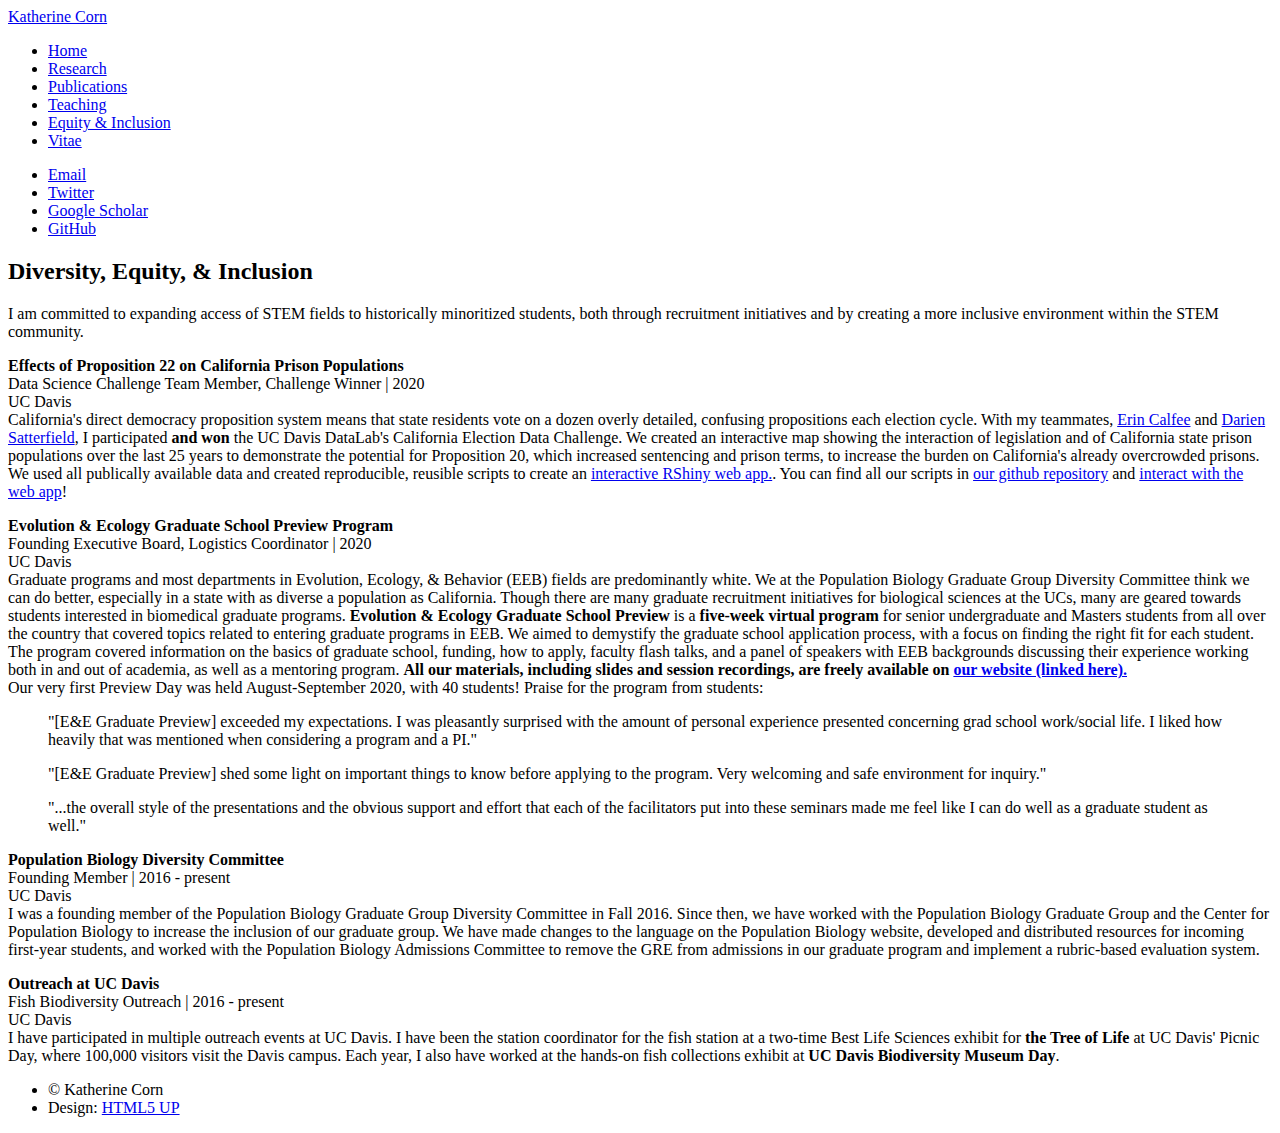
==== dei.html @ a09b09e5 "Add files via upload" ====
<!DOCTYPE HTML>
<!--
	Massively by HTML5 UP
	html5up.net | @ajlkn
	Free for personal and commercial use under the CCA 3.0 license (html5up.net/license)
-->
<html>
	<head>
		<!-- Global site tag (gtag.js) - Google Analytics -->
<script async src="https://www.googletagmanager.com/gtag/js?id=UA-142910172-1"></script>
<script>
  window.dataLayer = window.dataLayer || [];
  function gtag(){dataLayer.push(arguments);}
  gtag('js', new Date());

  gtag('config', 'UA-142910172-1');
</script>

		<title>DEI</title>
		<meta charset="utf-8" />
		<meta name="viewport" content="width=device-width, initial-scale=1, user-scalable=no" />
		<link rel="stylesheet" href="assets/css/main.css" />
		<noscript><link rel="stylesheet" href="assets/css/noscript.css" /></noscript>
	</head>
	<body class="is-preload">

		<!-- Wrapper -->
			<div id="wrapper">

				<!-- Header -->
					<header id="header">
						<a href="index.html" class="logo">Katherine Corn</a>
					</header>

				<!-- Nav -->
					<nav id="nav">
						<ul class="links">
							<li><a href="index.html">Home</a></li>
							<li><a href="research.html">Research</a></li>
							<li><a href="publications.html">Publications</a></li>
							<li><a href="teaching.html">Teaching</a></li>
							<li class="active"><a href="dei.html">Equity & Inclusion</a></li>
							<li><a href="/pdfs/KA Corn CV_website.pdf">Vitae</a></li>
						</ul>
						<ul class="icons">
							<li><a href="mailto:kacorn@ucdavis.edu" class="icon fa-envelope"><span class="label">Email</span></a></li>
							<li><a href="https://twitter.com/damalichthys" class="icon fa-twitter"><span class="label">Twitter</span></a></li>
							<li><a href="https://scholar.google.com/citations?user=JU4gY_wAAAAJ&hl=en" class="icon fa-google"><span class="label">Google Scholar</span></a></li>
							<li><a href="https://www.github.com/kacorn/" class="icon fa-github"><span class="label">GitHub</span></a></li>
						</ul>
					</nav>


				<!-- Main -->
					<div id="main">

						<!-- Post -->
							<section class="post">
								<header class="major">
									<h2>Diversity, Equity, & Inclusion</h2>
									
								</header>
								<p></span>I am committed to expanding access of STEM fields to historically minoritized students, both through recruitment initiatives and by creating a more inclusive environment within the STEM community.</p>
				
				<p><span class="image right"><img src="images/rshiny_2011.png" alt="" /></span><b>Effects of Proposition 22 on California Prison Populations</b> <br />
                                                                                         Data Science Challenge Team Member, Challenge Winner | 2020<br />
                                                                                         UC Davis <br />

						California's direct democracy proposition system means that state residents vote on a dozen overly detailed, confusing propositions each election cycle. With my teammates, <a href="https://erincalfee.rbind.io">Erin Calfee</a> and <a href="https://fishlab.ucdavis.edu/lab-members-fixed/#Darien%20Satterfield">Darien Satterfield</a>, I participated <b> and won </b> the UC Davis DataLab's California Election Data Challenge. We created an interactive map showing the interaction of legislation and of California state prison populations over the last 25 years to demonstrate the potential for Proposition 20, which increased sentencing and prison terms, to increase the burden on California's already overcrowded prisons. We used all publically available data and created reproducible, reusible scripts to create an <a href="https://kacorn.shinyapps.io/missdemeanors/">interactive RShiny web app.</a>. You can find all our scripts in <a href="https://github.com/ecalfee/MissDemeanors">our github repository</a> and <a href="https://kacorn.shinyapps.io/missdemeanors/">interact with the web app</a>!
				
				</p>
				
				<p><span class="image left"><img src="images/EE Grad Preview Logo small.png" alt="" /></span><b>Evolution & Ecology Graduate School Preview Program</b> <br />
                                                                                         Founding Executive Board, Logistics Coordinator | 2020<br />
                                                                                         UC Davis <br />

						Graduate programs and most departments in Evolution, Ecology, & Behavior (EEB) fields are predominantly white. We at the Population Biology Graduate Group Diversity Committee think we can do better, especially in a state with as diverse a population as California. Though there are many graduate recruitment initiatives for biological sciences at the UCs, many are geared towards students interested in biomedical graduate programs. <b>Evolution & Ecology Graduate School Preview</b> is a <b>five-week virtual program</b> for senior undergraduate and Masters students from all over the country that covered topics related to entering graduate programs in EEB. We aimed to demystify the graduate school application process, with a focus on finding the right fit for each student. The program covered information on the basics of graduate school, funding, how to apply, faculty flash talks, and a panel of speakers with EEB backgrounds discussing their experience working both in and out of academia, as well as a mentoring program. <b>All our materials, including slides and session recordings, are freely available on <a href="http://www.eegradpreview.weebly.com/">our website (linked here).</a> </b> <br /> 
Our very first Preview Day was held August-September 2020, with 40 students! Praise for the program from students: 
				<blockquote> "[E&E Graduate Preview] exceeded my expectations. I was pleasantly surprised with the amount of personal experience presented concerning grad school work/social life. I liked how heavily that was mentioned when considering a program and a PI." </blockquote> 
				<blockquote> "[E&E Graduate Preview] shed some light on important things to know before applying to the program. Very welcoming and safe environment for inquiry." </blockquote> 
				<blockquote>  "...the overall style of the presentations and the obvious support and effort that each of the facilitators put into these seminars made me feel like I can do well as a graduate student as well." </blockquote> 
				
				</p>
																				
<p></span><b>Population Biology Diversity Committee</b> <br />
Founding Member | 2016 - present<br />
UC Davis <br />

I was a founding member of the Population Biology Graduate Group Diversity Committee in Fall 2016. Since then, we have worked with the Population Biology Graduate Group and the Center for Population Biology to increase the inclusion of our graduate group. We have made changes to the language on the Population Biology website, developed and distributed resources for incoming first-year students, and worked with the Population Biology Admissions Committee to remove the GRE from admissions in our graduate program and implement a rubric-based evaluation system. <br />
						</p>
							
											
	<p><span class="image left"><img src="images/Picnic Day 2018.png" alt="" /></span><b>Outreach at UC Davis</b> <br />
Fish Biodiversity Outreach | 2016 - present<br />
UC Davis <br />

I have participated in multiple outreach events at UC Davis. I have been the station coordinator for the fish station at a two-time Best Life Sciences exhibit for <b> the Tree of Life</b> at UC Davis' Picnic Day, where 100,000 visitors visit the Davis campus. Each year, I also have worked at the hands-on fish collections exhibit at <b>UC Davis Biodiversity Museum Day</b>.</p>
				</section>

					</div>


				<!-- Copyright -->
					<div id="copyright">
						<ul><li>&copy; Katherine Corn</li><li>Design: <a href="https://html5up.net">HTML5 UP</a></li></ul>
					</div>

			</div>

		<!-- Scripts -->
			<script src="assets/js/jquery.min.js"></script>
			<script src="assets/js/jquery.scrollex.min.js"></script>
			<script src="assets/js/jquery.scrolly.min.js"></script>
			<script src="assets/js/browser.min.js"></script>
			<script src="assets/js/breakpoints.min.js"></script>
			<script src="assets/js/util.js"></script>
			<script src="assets/js/main.js"></script>

	</body>
</html>
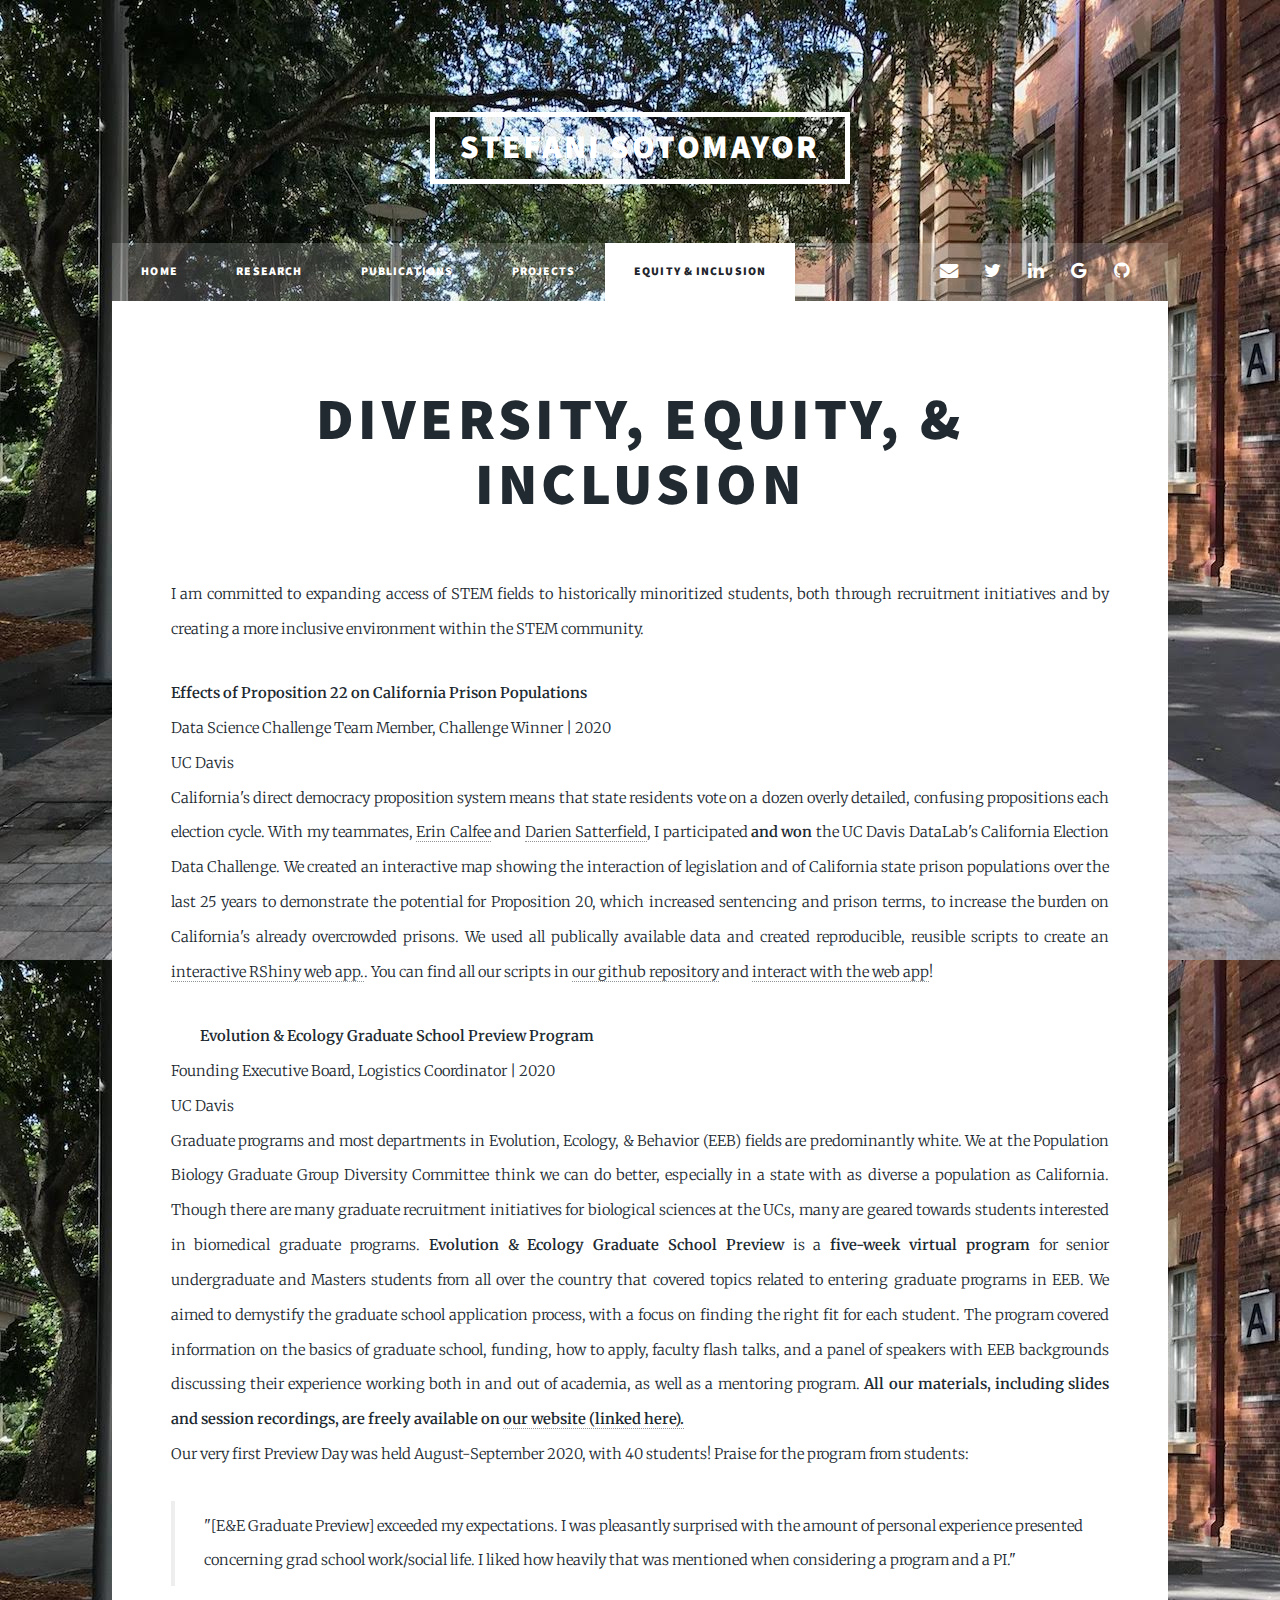
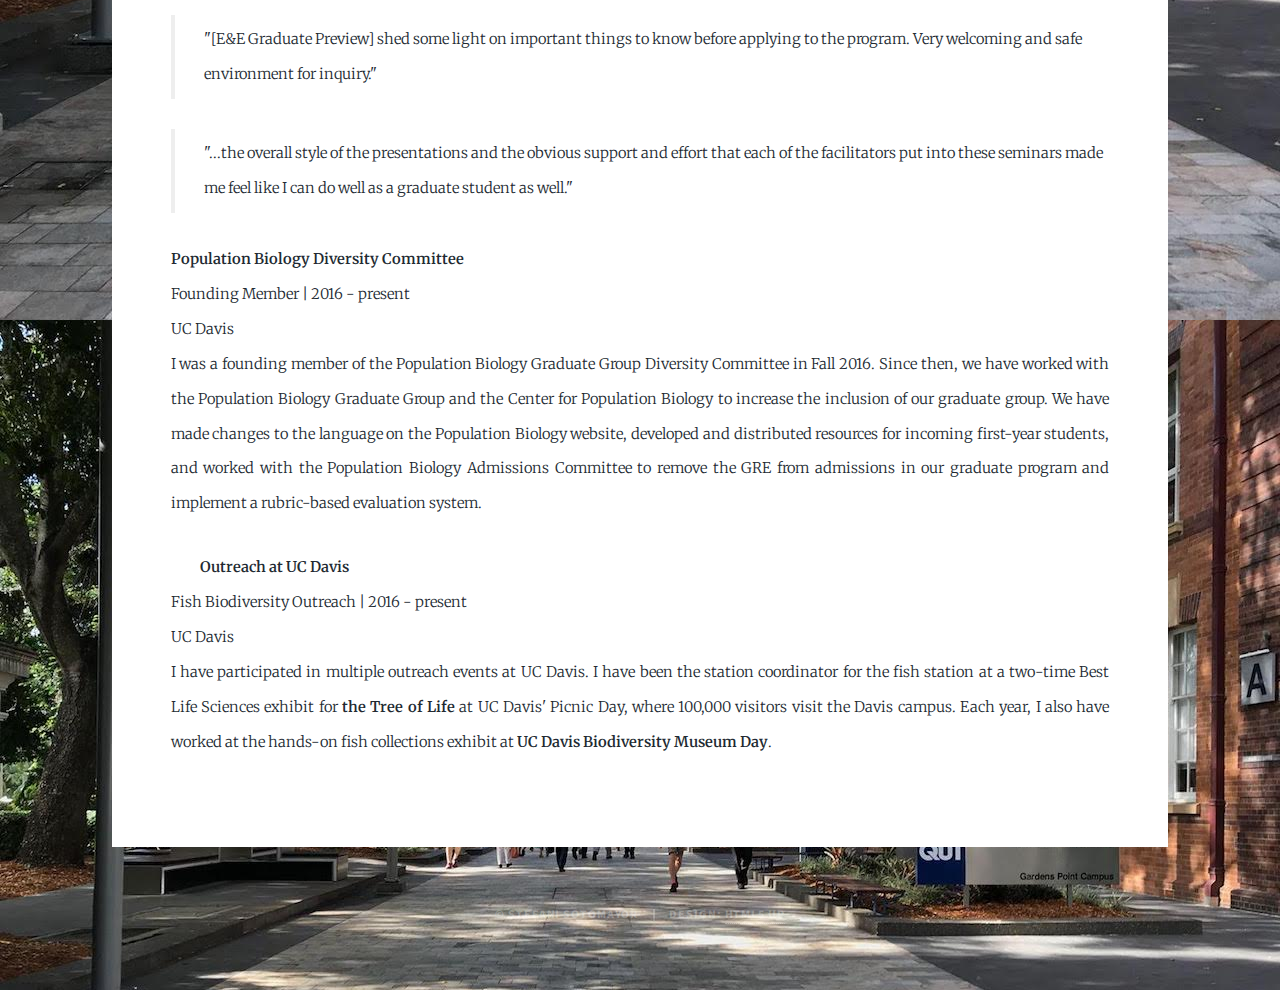
==== commit 68aed22b: "Update dei.html" ====
--- a/dei.html
+++ b/dei.html
@@ -7,13 +7,13 @@
 <html>
 	<head>
 		<!-- Global site tag (gtag.js) - Google Analytics -->
-<script async src="https://www.googletagmanager.com/gtag/js?id=UA-142910172-1"></script>
+<script async src="https://www.googletagmanager.com/gtag/js?id=G-J4KT7BF2LW"></script>
 <script>
   window.dataLayer = window.dataLayer || [];
   function gtag(){dataLayer.push(arguments);}
   gtag('js', new Date());
 
-  gtag('config', 'UA-142910172-1');
+  gtag('config', 'G-J4KT7BF2LW');
 </script>
 
 		<title>DEI</title>
@@ -29,7 +29,7 @@
 
 				<!-- Header -->
 					<header id="header">
-						<a href="index.html" class="logo">Katherine Corn</a>
+						<a href="index.html" class="logo">Stefani Sotomayor</a>
 					</header>
 
 				<!-- Nav -->
@@ -38,17 +38,19 @@
 							<li><a href="index.html">Home</a></li>
 							<li><a href="research.html">Research</a></li>
 							<li><a href="publications.html">Publications</a></li>
-							<li><a href="teaching.html">Teaching</a></li>
+							<li><a href="teaching.html">Projects</a></li>
 							<li class="active"><a href="dei.html">Equity & Inclusion</a></li>
-							<li><a href="/pdfs/KA Corn CV_website.pdf">Vitae</a></li>
+							<!-- <li><a href="/pdfs/Stef CV_website.pdf">Vitae</a></li> -->
 						</ul>
 						<ul class="icons">
-							<li><a href="mailto:kacorn@ucdavis.edu" class="icon fa-envelope"><span class="label">Email</span></a></li>
-							<li><a href="https://twitter.com/damalichthys" class="icon fa-twitter"><span class="label">Twitter</span></a></li>
-							<li><a href="https://scholar.google.com/citations?user=JU4gY_wAAAAJ&hl=en" class="icon fa-google"><span class="label">Google Scholar</span></a></li>
-							<li><a href="https://www.github.com/kacorn/" class="icon fa-github"><span class="label">GitHub</span></a></li>
+							<li><a href="mailto:lsotomayorv@uni.pe" target="_blank" class="icon fa-envelope"><span class="label">Email</span></a></li>
+							<li><a href="https://twitter.com/stefvzi" target="_blank" class="icon fa-twitter"><span class="label">Twitter</span></a></li>
+							<li><a href="https://www.linkedin.com/in/stefani-sotomayor/" target="_blank" class="icon fa-linkedin"><span class="label">LinkedIn</span></a></li>
+							<li><a href="https://scholar.google.com/citations?user=wIlRfFMAAAAJ&hl=en" target="_blank" class="icon fa-google"><span class="label">Google Scholar</span></a></li>
+							<li><a href="https://www.github.com/stefanisv/" target="_blank" class="icon fa-github"><span class="label">GitHub</span></a></li>
 						</ul>
 					</nav>
+
 
 
 				<!-- Main -->
@@ -102,7 +104,7 @@
 
 				<!-- Copyright -->
 					<div id="copyright">
-						<ul><li>&copy; Katherine Corn</li><li>Design: <a href="https://html5up.net">HTML5 UP</a></li></ul>
+						<ul><li>&copy; Stefani Sotomayor</li><li>Design: <a href="https://html5up.net" target="_blank">HTML5 UP</a></li></ul>
 					</div>
 
 			</div>
--- a/assets/css/main.css
+++ b/assets/css/main.css
@@ -0,0 +1,4656 @@
+@import url(font-awesome.min.css);
+@import url("https://fonts.googleapis.com/css?family=Merriweather:300,700,300italic,700italic|Source+Sans+Pro:900");
+
+/*
+	Massively by HTML5 UP
+	html5up.net | @ajlkn
+	Free for personal and commercial use under the CCA 3.0 license (html5up.net/license)
+
+html, body, div, span, applet, object,
+iframe, h1, h2, h3, h4, h5, h6, p, blockquote,
+pre, a, abbr, acronym, address, big, cite,
+code, del, dfn, em, img, ins, kbd, q, s, samp,
+small, strike, strong, sub, sup, tt, var, b,
+u, i, center, dl, dt, dd, ol, ul, li, fieldset,
+form, label, legend, table, caption, tbody,
+tfoot, thead, tr, th, td, article, aside,
+canvas, details, embed, figure, figcaption,
+footer, header, hgroup, menu, nav, output, ruby,
+section, summary, time, mark, audio, video {
+	margin: 0;
+	padding: 0;
+	border: 0;
+	font-size: 100%;
+	font: inherit;
+	vertical-align: baseline;}
+
+article, aside, details, figcaption, figure,
+footer, header, hgroup, menu, nav, section {
+	display: block;}
+
+body {
+	line-height: 1;
+}
+
+ol, ul {
+	list-style: none;
+}
+
+blockquote, q {
+	quotes: none;
+}
+
+	blockquote:before, blockquote:after, q:before, q:after {
+		content: '';
+		content: none;
+	}
+
+table {
+	border-collapse: collapse;
+	border-spacing: 0;
+}
+
+body {
+	-webkit-text-size-adjust: none;
+}
+
+mark {
+	background-color: transparent;
+	color: inherit;
+}
+
+input::-moz-focus-inner {
+	border: 0;
+	padding: 0;
+}
+
+input, select, textarea {
+	-moz-appearance: none;
+	-webkit-appearance: none;
+	-ms-appearance: none;
+	appearance: none;
+}
+
+/* Basic */
+
+	@-ms-viewport {
+		width: device-width;
+	}
+
+	body {
+		-ms-overflow-style: scrollbar;
+	}
+
+	@media screen and (max-width: 480px) {
+
+		html, body {
+			min-width: 320px;
+		}
+
+	}
+
+	html {
+		box-sizing: border-box;
+	}
+
+	*, *:before, *:after {
+		box-sizing: inherit;
+	}
+
+	body {
+		background-color: #ffff99;
+	background-image: url("../../images/QUT2.jpg");
+	}
+
+		body.is-preload *, body.is-preload *:before, body.is-preload *:after {
+			-moz-animation: none !important;
+			-webkit-animation: none !important;
+			-ms-animation: none !important;
+			animation: none !important;
+			-moz-transition: none !important;
+			-webkit-transition: none !important;
+			-ms-transition: none !important;
+			transition: none !important;
+		}
+
+/* Type */
+
+	html {
+		font-size: 16pt;
+	}
+
+		@media screen and (max-width: 1680px) {
+
+			html {
+				font-size: 12pt;
+			}
+
+		}
+
+		@media screen and (max-width: 1280px) {
+
+			html {
+				font-size: 11pt;
+			}
+
+		}
+
+		@media screen and (max-width: 360px) {
+
+			html {
+				font-size: 10pt;
+			}
+
+		}
+
+	body {
+		color: #212931;
+	}
+
+	body, input, select, textarea {
+		font-family: "Merriweather", Georgia, serif;
+		font-weight: 300;
+		font-size: 1rem;
+		line-height: 2.375;
+	}
+
+	a {
+		-moz-transition: color 0.2s ease-in-out, background-color 0.2s ease-in-out, border-color 0.2s ease-in-out, box-shadow 0.2s ease-in-out;
+		-webkit-transition: color 0.2s ease-in-out, background-color 0.2s ease-in-out, border-color 0.2s ease-in-out, box-shadow 0.2s ease-in-out;
+		-ms-transition: color 0.2s ease-in-out, background-color 0.2s ease-in-out, border-color 0.2s ease-in-out, box-shadow 0.2s ease-in-out;
+		transition: color 0.2s ease-in-out, background-color 0.2s ease-in-out, border-color 0.2s ease-in-out, box-shadow 0.2s ease-in-out;
+		border-bottom: dotted 1px;
+		text-decoration: none;
+	}
+
+		a:hover {
+			border-bottom-color: transparent;
+		}
+
+	strong, b {
+		font-weight: 600;
+	}
+
+	em, i {
+		font-style: italic;
+	}
+
+	p {
+		text-align: justify;
+		margin: 0 0 2rem 0;
+	}
+
+	h1, h2, h3, h4, h5, h6 {
+		font-family: "Source Sans Pro", Helvetica, sans-serif;
+		font-weight: 900;
+		line-height: 1.5;
+		letter-spacing: 0.075em;
+		text-transform: uppercase;
+		margin: 0 0 1rem 0;
+	}
+
+		h1 a, h2 a, h3 a, h4 a, h5 a, h6 a {
+			border-bottom: 0;
+			color: inherit;
+			text-decoration: none;
+		}
+
+	h1 {
+		font-size: 4rem;
+		line-height: 1.1;
+		margin: 0 0 2rem 0;
+	}
+
+	h2 {
+		font-size: 1.75rem;
+		line-height: 1.3;
+		margin: 0 0 1.5rem 0;
+	}
+
+	h3 {
+		font-size: 1.25rem;
+		margin: 0 0 1.5rem 0;
+	}
+
+	h4 {
+		font-size: 1rem;
+	}
+
+	h5 {
+		font-size: 0.9rem;
+	}
+
+	h6 {
+		font-size: 0.8rem;
+	}
+
+	sub {
+		font-size: 0.8rem;
+		position: relative;
+		top: 0.5rem;
+	}
+
+	sup {
+		font-size: 0.8rem;
+		position: relative;
+		top: -0.5rem;
+	}
+
+	blockquote {
+		border-left: solid 4px;
+		font-style: normal;
+		margin: 0 0 2rem 0;
+		padding: 0.5rem 0 0.5rem 2rem;
+	}
+
+	code {
+		border: solid 2px;
+		font-family: "Courier New", monospace;
+		font-size: 0.9rem;
+		margin: 0 0.25rem;
+		padding: 0.25rem 0.65rem;
+	}
+
+	pre {
+		-webkit-overflow-scrolling: touch;
+		font-family: "Courier New", monospace;
+		font-size: 0.9rem;
+		margin: 0 0 2rem 0;
+	}
+
+		pre code {
+			display: block;
+			line-height: 1.75;
+			padding: 1rem 1.5rem;
+			overflow-x: auto;
+		}
+
+	hr {
+		border: 0;
+		border-bottom: solid 2px;
+		margin: 3rem 0;
+	}
+
+		hr.major {
+			margin: 5rem 0;
+		}
+
+	.align-left {
+		text-align: left;
+	}
+
+	.align-center {
+		text-align: center;
+	}
+
+	.align-right {
+		text-align: right;
+	}
+
+	input, select, textarea {
+		color: #212931;
+	}
+
+	a {
+		color: #212931;
+		border-bottom-color: rgba(33, 41, 49, 0.5);
+	}
+
+		a:hover {
+			border-bottom-color: transparent;
+			color: #18bfef !important;
+		}
+
+	strong, b {
+		color: #212931;
+	}
+
+	h1, h2, h3, h4, h5, h6 {
+		color: #212931;
+	}
+
+	blockquote {
+		border-left-color: #eeeeee;
+	}
+
+	code {
+		background: rgba(220, 220, 220, 0.25);
+		border-color: #eeeeee;
+	}
+
+	hr {
+		border-bottom-color: #eeeeee;
+	}
+
+/* Row */
+
+	.row {
+		display: flex;
+		flex-wrap: wrap;
+		box-sizing: border-box;
+		align-items: stretch;
+	}
+
+		.row > * {
+			box-sizing: border-box;
+		}
+
+		.row.gtr-uniform > * > :last-child {
+			margin-bottom: 0;
+		}
+
+		.row.aln-left {
+			justify-content: flex-start;
+		}
+
+		.row.aln-center {
+			justify-content: center;
+		}
+
+		.row.aln-right {
+			justify-content: flex-end;
+		}
+
+		.row.aln-top {
+			align-items: flex-start;
+		}
+
+		.row.aln-middle {
+			align-items: center;
+		}
+
+		.row.aln-bottom {
+			align-items: flex-end;
+		}
+
+		.row > .imp {
+			order: -1;
+		}
+
+		.row > .col-1 {
+			width: 8.3333333333%;
+		}
+
+		.row > .off-1 {
+			margin-left: 8.3333333333%;
+		}
+
+		.row > .col-2 {
+			width: 16.6666666667%;
+		}
+
+		.row > .off-2 {
+			margin-left: 16.6666666667%;
+		}
+
+		.row > .col-3 {
+			width: 25%;
+		}
+
+		.row > .off-3 {
+			margin-left: 25%;
+		}
+
+		.row > .col-4 {
+			width: 33.3333333333%;
+		}
+
+		.row > .off-4 {
+			margin-left: 33.3333333333%;
+		}
+
+		.row > .col-5 {
+			width: 41.6666666667%;
+		}
+
+		.row > .off-5 {
+			margin-left: 41.6666666667%;
+		}
+
+		.row > .col-6 {
+			width: 50%;
+		}
+
+		.row > .off-6 {
+			margin-left: 50%;
+		}
+
+		.row > .col-7 {
+			width: 58.3333333333%;
+		}
+
+		.row > .off-7 {
+			margin-left: 58.3333333333%;
+		}
+
+		.row > .col-8 {
+			width: 66.6666666667%;
+		}
+
+		.row > .off-8 {
+			margin-left: 66.6666666667%;
+		}
+
+		.row > .col-9 {
+			width: 75%;
+		}
+
+		.row > .off-9 {
+			margin-left: 75%;
+		}
+
+		.row > .col-10 {
+			width: 83.3333333333%;
+		}
+
+		.row > .off-10 {
+			margin-left: 83.3333333333%;
+		}
+
+		.row > .col-11 {
+			width: 91.6666666667%;
+		}
+
+		.row > .off-11 {
+			margin-left: 91.6666666667%;
+		}
+
+		.row > .col-12 {
+			width: 100%;
+		}
+
+		.row > .off-12 {
+			margin-left: 100%;
+		}
+
+		.row.gtr-0 {
+			margin-top: 0;
+			margin-left: 0rem;
+		}
+
+			.row.gtr-0 > * {
+				padding: 0 0 0 0rem;
+			}
+
+			.row.gtr-0.gtr-uniform {
+				margin-top: 0rem;
+			}
+
+				.row.gtr-0.gtr-uniform > * {
+					padding-top: 0rem;
+				}
+
+		.row.gtr-25 {
+			margin-top: 0;
+			margin-left: -0.375rem;
+		}
+
+			.row.gtr-25 > * {
+				padding: 0 0 0 0.375rem;
+			}
+
+			.row.gtr-25.gtr-uniform {
+				margin-top: -0.375rem;
+			}
+
+				.row.gtr-25.gtr-uniform > * {
+					padding-top: 0.375rem;
+				}
+
+		.row.gtr-50 {
+			margin-top: 0;
+			margin-left: -0.75rem;
+		}
+
+			.row.gtr-50 > * {
+				padding: 0 0 0 0.75rem;
+			}
+
+			.row.gtr-50.gtr-uniform {
+				margin-top: -0.75rem;
+			}
+
+				.row.gtr-50.gtr-uniform > * {
+					padding-top: 0.75rem;
+				}
+
+		.row {
+			margin-top: 0;
+			margin-left: -1.5rem;
+		}
+
+			.row > * {
+				padding: 0 0 0 1.5rem;
+			}
+
+			.row.gtr-uniform {
+				margin-top: -1.5rem;
+			}
+
+				.row.gtr-uniform > * {
+					padding-top: 1.5rem;
+				}
+
+		.row.gtr-150 {
+			margin-top: 0;
+			margin-left: -2.25rem;
+		}
+
+			.row.gtr-150 > * {
+				padding: 0 0 0 2.25rem;
+			}
+
+			.row.gtr-150.gtr-uniform {
+				margin-top: -2.25rem;
+			}
+
+				.row.gtr-150.gtr-uniform > * {
+					padding-top: 2.25rem;
+				}
+
+		.row.gtr-200 {
+			margin-top: 0;
+			margin-left: -3rem;
+		}
+
+			.row.gtr-200 > * {
+				padding: 0 0 0 3rem;
+			}
+
+			.row.gtr-200.gtr-uniform {
+				margin-top: -3rem;
+			}
+
+				.row.gtr-200.gtr-uniform > * {
+					padding-top: 3rem;
+				}
+
+		@media screen and (max-width: 1680px) {
+
+			.row {
+				display: flex;
+				flex-wrap: wrap;
+				box-sizing: border-box;
+				align-items: stretch;
+			}
+
+				.row > * {
+					box-sizing: border-box;
+				}
+
+				.row.gtr-uniform > * > :last-child {
+					margin-bottom: 0;
+				}
+
+				.row.aln-left {
+					justify-content: flex-start;
+				}
+
+				.row.aln-center {
+					justify-content: center;
+				}
+
+				.row.aln-right {
+					justify-content: flex-end;
+				}
+
+				.row.aln-top {
+					align-items: flex-start;
+				}
+
+				.row.aln-middle {
+					align-items: center;
+				}
+
+				.row.aln-bottom {
+					align-items: flex-end;
+				}
+
+				.row > .imp-xlarge {
+					order: -1;
+				}
+
+				.row > .col-1-xlarge {
+					width: 8.3333333333%;
+				}
+
+				.row > .off-1-xlarge {
+					margin-left: 8.3333333333%;
+				}
+
+				.row > .col-2-xlarge {
+					width: 16.6666666667%;
+				}
+
+				.row > .off-2-xlarge {
+					margin-left: 16.6666666667%;
+				}
+
+				.row > .col-3-xlarge {
+					width: 25%;
+				}
+
+				.row > .off-3-xlarge {
+					margin-left: 25%;
+				}
+
+				.row > .col-4-xlarge {
+					width: 33.3333333333%;
+				}
+
+				.row > .off-4-xlarge {
+					margin-left: 33.3333333333%;
+				}
+
+				.row > .col-5-xlarge {
+					width: 41.6666666667%;
+				}
+
+				.row > .off-5-xlarge {
+					margin-left: 41.6666666667%;
+				}
+
+				.row > .col-6-xlarge {
+					width: 50%;
+				}
+
+				.row > .off-6-xlarge {
+					margin-left: 50%;
+				}
+
+				.row > .col-7-xlarge {
+					width: 58.3333333333%;
+				}
+
+				.row > .off-7-xlarge {
+					margin-left: 58.3333333333%;
+				}
+
+				.row > .col-8-xlarge {
+					width: 66.6666666667%;
+				}
+
+				.row > .off-8-xlarge {
+					margin-left: 66.6666666667%;
+				}
+
+				.row > .col-9-xlarge {
+					width: 75%;
+				}
+
+				.row > .off-9-xlarge {
+					margin-left: 75%;
+				}
+
+				.row > .col-10-xlarge {
+					width: 83.3333333333%;
+				}
+
+				.row > .off-10-xlarge {
+					margin-left: 83.3333333333%;
+				}
+
+				.row > .col-11-xlarge {
+					width: 91.6666666667%;
+				}
+
+				.row > .off-11-xlarge {
+					margin-left: 91.6666666667%;
+				}
+
+				.row > .col-12-xlarge {
+					width: 100%;
+				}
+
+				.row > .off-12-xlarge {
+					margin-left: 100%;
+				}
+
+				.row.gtr-0 {
+					margin-top: 0;
+					margin-left: 0rem;
+				}
+
+					.row.gtr-0 > * {
+						padding: 0 0 0 0rem;
+					}
+
+					.row.gtr-0.gtr-uniform {
+						margin-top: 0rem;
+					}
+
+						.row.gtr-0.gtr-uniform > * {
+							padding-top: 0rem;
+						}
+
+				.row.gtr-25 {
+					margin-top: 0;
+					margin-left: -0.375rem;
+				}
+
+					.row.gtr-25 > * {
+						padding: 0 0 0 0.375rem;
+					}
+
+					.row.gtr-25.gtr-uniform {
+						margin-top: -0.375rem;
+					}
+
+						.row.gtr-25.gtr-uniform > * {
+							padding-top: 0.375rem;
+						}
+
+				.row.gtr-50 {
+					margin-top: 0;
+					margin-left: -0.75rem;
+				}
+
+					.row.gtr-50 > * {
+						padding: 0 0 0 0.75rem;
+					}
+
+					.row.gtr-50.gtr-uniform {
+						margin-top: -0.75rem;
+					}
+
+						.row.gtr-50.gtr-uniform > * {
+							padding-top: 0.75rem;
+						}
+
+				.row {
+					margin-top: 0;
+					margin-left: -1.5rem;
+				}
+
+					.row > * {
+						padding: 0 0 0 1.5rem;
+					}
+
+					.row.gtr-uniform {
+						margin-top: -1.5rem;
+					}
+
+						.row.gtr-uniform > * {
+							padding-top: 1.5rem;
+						}
+
+				.row.gtr-150 {
+					margin-top: 0;
+					margin-left: -2.25rem;
+				}
+
+					.row.gtr-150 > * {
+						padding: 0 0 0 2.25rem;
+					}
+
+					.row.gtr-150.gtr-uniform {
+						margin-top: -2.25rem;
+					}
+
+						.row.gtr-150.gtr-uniform > * {
+							padding-top: 2.25rem;
+						}
+
+				.row.gtr-200 {
+					margin-top: 0;
+					margin-left: -3rem;
+				}
+
+					.row.gtr-200 > * {
+						padding: 0 0 0 3rem;
+					}
+
+					.row.gtr-200.gtr-uniform {
+						margin-top: -3rem;
+					}
+
+						.row.gtr-200.gtr-uniform > * {
+							padding-top: 3rem;
+						}
+
+		}
+
+		@media screen and (max-width: 1280px) {
+
+			.row {
+				display: flex;
+				flex-wrap: wrap;
+				box-sizing: border-box;
+				align-items: stretch;
+			}
+
+				.row > * {
+					box-sizing: border-box;
+				}
+
+				.row.gtr-uniform > * > :last-child {
+					margin-bottom: 0;
+				}
+
+				.row.aln-left {
+					justify-content: flex-start;
+				}
+
+				.row.aln-center {
+					justify-content: center;
+				}
+
+				.row.aln-right {
+					justify-content: flex-end;
+				}
+
+				.row.aln-top {
+					align-items: flex-start;
+				}
+
+				.row.aln-middle {
+					align-items: center;
+				}
+
+				.row.aln-bottom {
+					align-items: flex-end;
+				}
+
+				.row > .imp-large {
+					order: -1;
+				}
+
+				.row > .col-1-large {
+					width: 8.3333333333%;
+				}
+
+				.row > .off-1-large {
+					margin-left: 8.3333333333%;
+				}
+
+				.row > .col-2-large {
+					width: 16.6666666667%;
+				}
+
+				.row > .off-2-large {
+					margin-left: 16.6666666667%;
+				}
+
+				.row > .col-3-large {
+					width: 25%;
+				}
+
+				.row > .off-3-large {
+					margin-left: 25%;
+				}
+
+				.row > .col-4-large {
+					width: 33.3333333333%;
+				}
+
+				.row > .off-4-large {
+					margin-left: 33.3333333333%;
+				}
+
+				.row > .col-5-large {
+					width: 41.6666666667%;
+				}
+
+				.row > .off-5-large {
+					margin-left: 41.6666666667%;
+				}
+
+				.row > .col-6-large {
+					width: 50%;
+				}
+
+				.row > .off-6-large {
+					margin-left: 50%;
+				}
+
+				.row > .col-7-large {
+					width: 58.3333333333%;
+				}
+
+				.row > .off-7-large {
+					margin-left: 58.3333333333%;
+				}
+
+				.row > .col-8-large {
+					width: 66.6666666667%;
+				}
+
+				.row > .off-8-large {
+					margin-left: 66.6666666667%;
+				}
+
+				.row > .col-9-large {
+					width: 75%;
+				}
+
+				.row > .off-9-large {
+					margin-left: 75%;
+				}
+
+				.row > .col-10-large {
+					width: 83.3333333333%;
+				}
+
+				.row > .off-10-large {
+					margin-left: 83.3333333333%;
+				}
+
+				.row > .col-11-large {
+					width: 91.6666666667%;
+				}
+
+				.row > .off-11-large {
+					margin-left: 91.6666666667%;
+				}
+
+				.row > .col-12-large {
+					width: 100%;
+				}
+
+				.row > .off-12-large {
+					margin-left: 100%;
+				}
+
+				.row.gtr-0 {
+					margin-top: 0;
+					margin-left: 0rem;
+				}
+
+					.row.gtr-0 > * {
+						padding: 0 0 0 0rem;
+					}
+
+					.row.gtr-0.gtr-uniform {
+						margin-top: 0rem;
+					}
+
+						.row.gtr-0.gtr-uniform > * {
+							padding-top: 0rem;
+						}
+
+				.row.gtr-25 {
+					margin-top: 0;
+					margin-left: -0.375rem;
+				}
+
+					.row.gtr-25 > * {
+						padding: 0 0 0 0.375rem;
+					}
+
+					.row.gtr-25.gtr-uniform {
+						margin-top: -0.375rem;
+					}
+
+						.row.gtr-25.gtr-uniform > * {
+							padding-top: 0.375rem;
+						}
+
+				.row.gtr-50 {
+					margin-top: 0;
+					margin-left: -0.75rem;
+				}
+
+					.row.gtr-50 > * {
+						padding: 0 0 0 0.75rem;
+					}
+
+					.row.gtr-50.gtr-uniform {
+						margin-top: -0.75rem;
+					}
+
+						.row.gtr-50.gtr-uniform > * {
+							padding-top: 0.75rem;
+						}
+
+				.row {
+					margin-top: 0;
+					margin-left: -1.5rem;
+				}
+
+					.row > * {
+						padding: 0 0 0 1.5rem;
+					}
+
+					.row.gtr-uniform {
+						margin-top: -1.5rem;
+					}
+
+						.row.gtr-uniform > * {
+							padding-top: 1.5rem;
+						}
+
+				.row.gtr-150 {
+					margin-top: 0;
+					margin-left: -2.25rem;
+				}
+
+					.row.gtr-150 > * {
+						padding: 0 0 0 2.25rem;
+					}
+
+					.row.gtr-150.gtr-uniform {
+						margin-top: -2.25rem;
+					}
+
+						.row.gtr-150.gtr-uniform > * {
+							padding-top: 2.25rem;
+						}
+
+				.row.gtr-200 {
+					margin-top: 0;
+					margin-left: -3rem;
+				}
+
+					.row.gtr-200 > * {
+						padding: 0 0 0 3rem;
+					}
+
+					.row.gtr-200.gtr-uniform {
+						margin-top: -3rem;
+					}
+
+						.row.gtr-200.gtr-uniform > * {
+							padding-top: 3rem;
+						}
+
+		}
+
+		@media screen and (max-width: 980px) {
+
+			.row {
+				display: flex;
+				flex-wrap: wrap;
+				box-sizing: border-box;
+				align-items: stretch;
+			}
+
+				.row > * {
+					box-sizing: border-box;
+				}
+
+				.row.gtr-uniform > * > :last-child {
+					margin-bottom: 0;
+				}
+
+				.row.aln-left {
+					justify-content: flex-start;
+				}
+
+				.row.aln-center {
+					justify-content: center;
+				}
+
+				.row.aln-right {
+					justify-content: flex-end;
+				}
+
+				.row.aln-top {
+					align-items: flex-start;
+				}
+
+				.row.aln-middle {
+					align-items: center;
+				}
+
+				.row.aln-bottom {
+					align-items: flex-end;
+				}
+
+				.row > .imp-medium {
+					order: -1;
+				}
+
+				.row > .col-1-medium {
+					width: 8.3333333333%;
+				}
+
+				.row > .off-1-medium {
+					margin-left: 8.3333333333%;
+				}
+
+				.row > .col-2-medium {
+					width: 16.6666666667%;
+				}
+
+				.row > .off-2-medium {
+					margin-left: 16.6666666667%;
+				}
+
+				.row > .col-3-medium {
+					width: 25%;
+				}
+
+				.row > .off-3-medium {
+					margin-left: 25%;
+				}
+
+				.row > .col-4-medium {
+					width: 33.3333333333%;
+				}
+
+				.row > .off-4-medium {
+					margin-left: 33.3333333333%;
+				}
+
+				.row > .col-5-medium {
+					width: 41.6666666667%;
+				}
+
+				.row > .off-5-medium {
+					margin-left: 41.6666666667%;
+				}
+
+				.row > .col-6-medium {
+					width: 50%;
+				}
+
+				.row > .off-6-medium {
+					margin-left: 50%;
+				}
+
+				.row > .col-7-medium {
+					width: 58.3333333333%;
+				}
+
+				.row > .off-7-medium {
+					margin-left: 58.3333333333%;
+				}
+
+				.row > .col-8-medium {
+					width: 66.6666666667%;
+				}
+
+				.row > .off-8-medium {
+					margin-left: 66.6666666667%;
+				}
+
+				.row > .col-9-medium {
+					width: 75%;
+				}
+
+				.row > .off-9-medium {
+					margin-left: 75%;
+				}
+
+				.row > .col-10-medium {
+					width: 83.3333333333%;
+				}
+
+				.row > .off-10-medium {
+					margin-left: 83.3333333333%;
+				}
+
+				.row > .col-11-medium {
+					width: 91.6666666667%;
+				}
+
+				.row > .off-11-medium {
+					margin-left: 91.6666666667%;
+				}
+
+				.row > .col-12-medium {
+					width: 100%;
+				}
+
+				.row > .off-12-medium {
+					margin-left: 100%;
+				}
+
+				.row.gtr-0 {
+					margin-top: 0;
+					margin-left: 0rem;
+				}
+
+					.row.gtr-0 > * {
+						padding: 0 0 0 0rem;
+					}
+
+					.row.gtr-0.gtr-uniform {
+						margin-top: 0rem;
+					}
+
+						.row.gtr-0.gtr-uniform > * {
+							padding-top: 0rem;
+						}
+
+				.row.gtr-25 {
+					margin-top: 0;
+					margin-left: -0.375rem;
+				}
+
+					.row.gtr-25 > * {
+						padding: 0 0 0 0.375rem;
+					}
+
+					.row.gtr-25.gtr-uniform {
+						margin-top: -0.375rem;
+					}
+
+						.row.gtr-25.gtr-uniform > * {
+							padding-top: 0.375rem;
+						}
+
+				.row.gtr-50 {
+					margin-top: 0;
+					margin-left: -0.75rem;
+				}
+
+					.row.gtr-50 > * {
+						padding: 0 0 0 0.75rem;
+					}
+
+					.row.gtr-50.gtr-uniform {
+						margin-top: -0.75rem;
+					}
+
+						.row.gtr-50.gtr-uniform > * {
+							padding-top: 0.75rem;
+						}
+
+				.row {
+					margin-top: 0;
+					margin-left: -1.5rem;
+				}
+
+					.row > * {
+						padding: 0 0 0 1.5rem;
+					}
+
+					.row.gtr-uniform {
+						margin-top: -1.5rem;
+					}
+
+						.row.gtr-uniform > * {
+							padding-top: 1.5rem;
+						}
+
+				.row.gtr-150 {
+					margin-top: 0;
+					margin-left: -2.25rem;
+				}
+
+					.row.gtr-150 > * {
+						padding: 0 0 0 2.25rem;
+					}
+
+					.row.gtr-150.gtr-uniform {
+						margin-top: -2.25rem;
+					}
+
+						.row.gtr-150.gtr-uniform > * {
+							padding-top: 2.25rem;
+						}
+
+				.row.gtr-200 {
+					margin-top: 0;
+					margin-left: -3rem;
+				}
+
+					.row.gtr-200 > * {
+						padding: 0 0 0 3rem;
+					}
+
+					.row.gtr-200.gtr-uniform {
+						margin-top: -3rem;
+					}
+
+						.row.gtr-200.gtr-uniform > * {
+							padding-top: 3rem;
+						}
+
+		}
+
+		@media screen and (max-width: 736px) {
+
+			.row {
+				display: flex;
+				flex-wrap: wrap;
+				box-sizing: border-box;
+				align-items: stretch;
+			}
+
+				.row > * {
+					box-sizing: border-box;
+				}
+
+				.row.gtr-uniform > * > :last-child {
+					margin-bottom: 0;
+				}
+
+				.row.aln-left {
+					justify-content: flex-start;
+				}
+
+				.row.aln-center {
+					justify-content: center;
+				}
+
+				.row.aln-right {
+					justify-content: flex-end;
+				}
+
+				.row.aln-top {
+					align-items: flex-start;
+				}
+
+				.row.aln-middle {
+					align-items: center;
+				}
+
+				.row.aln-bottom {
+					align-items: flex-end;
+				}
+
+				.row > .imp-small {
+					order: -1;
+				}
+
+				.row > .col-1-small {
+					width: 8.3333333333%;
+				}
+
+				.row > .off-1-small {
+					margin-left: 8.3333333333%;
+				}
+
+				.row > .col-2-small {
+					width: 16.6666666667%;
+				}
+
+				.row > .off-2-small {
+					margin-left: 16.6666666667%;
+				}
+
+				.row > .col-3-small {
+					width: 25%;
+				}
+
+				.row > .off-3-small {
+					margin-left: 25%;
+				}
+
+				.row > .col-4-small {
+					width: 33.3333333333%;
+				}
+
+				.row > .off-4-small {
+					margin-left: 33.3333333333%;
+				}
+
+				.row > .col-5-small {
+					width: 41.6666666667%;
+				}
+
+				.row > .off-5-small {
+					margin-left: 41.6666666667%;
+				}
+
+				.row > .col-6-small {
+					width: 50%;
+				}
+
+				.row > .off-6-small {
+					margin-left: 50%;
+				}
+
+				.row > .col-7-small {
+					width: 58.3333333333%;
+				}
+
+				.row > .off-7-small {
+					margin-left: 58.3333333333%;
+				}
+
+				.row > .col-8-small {
+					width: 66.6666666667%;
+				}
+
+				.row > .off-8-small {
+					margin-left: 66.6666666667%;
+				}
+
+				.row > .col-9-small {
+					width: 75%;
+				}
+
+				.row > .off-9-small {
+					margin-left: 75%;
+				}
+
+				.row > .col-10-small {
+					width: 83.3333333333%;
+				}
+
+				.row > .off-10-small {
+					margin-left: 83.3333333333%;
+				}
+
+				.row > .col-11-small {
+					width: 91.6666666667%;
+				}
+
+				.row > .off-11-small {
+					margin-left: 91.6666666667%;
+				}
+
+				.row > .col-12-small {
+					width: 100%;
+				}
+
+				.row > .off-12-small {
+					margin-left: 100%;
+				}
+
+				.row.gtr-0 {
+					margin-top: 0;
+					margin-left: 0rem;
+				}
+
+					.row.gtr-0 > * {
+						padding: 0 0 0 0rem;
+					}
+
+					.row.gtr-0.gtr-uniform {
+						margin-top: 0rem;
+					}
+
+						.row.gtr-0.gtr-uniform > * {
+							padding-top: 0rem;
+						}
+
+				.row.gtr-25 {
+					margin-top: 0;
+					margin-left: -0.375rem;
+				}
+
+					.row.gtr-25 > * {
+						padding: 0 0 0 0.375rem;
+					}
+
+					.row.gtr-25.gtr-uniform {
+						margin-top: -0.375rem;
+					}
+
+						.row.gtr-25.gtr-uniform > * {
+							padding-top: 0.375rem;
+						}
+
+				.row.gtr-50 {
+					margin-top: 0;
+					margin-left: -0.75rem;
+				}
+
+					.row.gtr-50 > * {
+						padding: 0 0 0 0.75rem;
+					}
+
+					.row.gtr-50.gtr-uniform {
+						margin-top: -0.75rem;
+					}
+
+						.row.gtr-50.gtr-uniform > * {
+							padding-top: 0.75rem;
+						}
+
+				.row {
+					margin-top: 0;
+					margin-left: -1.5rem;
+				}
+
+					.row > * {
+						padding: 0 0 0 1.5rem;
+					}
+
+					.row.gtr-uniform {
+						margin-top: -1.5rem;
+					}
+
+						.row.gtr-uniform > * {
+							padding-top: 1.5rem;
+						}
+
+				.row.gtr-150 {
+					margin-top: 0;
+					margin-left: -2.25rem;
+				}
+
+					.row.gtr-150 > * {
+						padding: 0 0 0 2.25rem;
+					}
+
+					.row.gtr-150.gtr-uniform {
+						margin-top: -2.25rem;
+					}
+
+						.row.gtr-150.gtr-uniform > * {
+							padding-top: 2.25rem;
+						}
+
+				.row.gtr-200 {
+					margin-top: 0;
+					margin-left: -3rem;
+				}
+
+					.row.gtr-200 > * {
+						padding: 0 0 0 3rem;
+					}
+
+					.row.gtr-200.gtr-uniform {
+						margin-top: -3rem;
+					}
+
+						.row.gtr-200.gtr-uniform > * {
+							padding-top: 3rem;
+						}
+
+		}
+
+		@media screen and (max-width: 480px) {
+
+			.row {
+				display: flex;
+				flex-wrap: wrap;
+				box-sizing: border-box;
+				align-items: stretch;
+			}
+
+				.row > * {
+					box-sizing: border-box;
+				}
+
+				.row.gtr-uniform > * > :last-child {
+					margin-bottom: 0;
+				}
+
+				.row.aln-left {
+					justify-content: flex-start;
+				}
+
+				.row.aln-center {
+					justify-content: center;
+				}
+
+				.row.aln-right {
+					justify-content: flex-end;
+				}
+
+				.row.aln-top {
+					align-items: flex-start;
+				}
+
+				.row.aln-middle {
+					align-items: center;
+				}
+
+				.row.aln-bottom {
+					align-items: flex-end;
+				}
+
+				.row > .imp-xsmall {
+					order: -1;
+				}
+
+				.row > .col-1-xsmall {
+					width: 8.3333333333%;
+				}
+
+				.row > .off-1-xsmall {
+					margin-left: 8.3333333333%;
+				}
+
+				.row > .col-2-xsmall {
+					width: 16.6666666667%;
+				}
+
+				.row > .off-2-xsmall {
+					margin-left: 16.6666666667%;
+				}
+
+				.row > .col-3-xsmall {
+					width: 25%;
+				}
+
+				.row > .off-3-xsmall {
+					margin-left: 25%;
+				}
+
+				.row > .col-4-xsmall {
+					width: 33.3333333333%;
+				}
+
+				.row > .off-4-xsmall {
+					margin-left: 33.3333333333%;
+				}
+
+				.row > .col-5-xsmall {
+					width: 41.6666666667%;
+				}
+
+				.row > .off-5-xsmall {
+					margin-left: 41.6666666667%;
+				}
+
+				.row > .col-6-xsmall {
+					width: 50%;
+				}
+
+				.row > .off-6-xsmall {
+					margin-left: 50%;
+				}
+
+				.row > .col-7-xsmall {
+					width: 58.3333333333%;
+				}
+
+				.row > .off-7-xsmall {
+					margin-left: 58.3333333333%;
+				}
+
+				.row > .col-8-xsmall {
+					width: 66.6666666667%;
+				}
+
+				.row > .off-8-xsmall {
+					margin-left: 66.6666666667%;
+				}
+
+				.row > .col-9-xsmall {
+					width: 75%;
+				}
+
+				.row > .off-9-xsmall {
+					margin-left: 75%;
+				}
+
+				.row > .col-10-xsmall {
+					width: 83.3333333333%;
+				}
+
+				.row > .off-10-xsmall {
+					margin-left: 83.3333333333%;
+				}
+
+				.row > .col-11-xsmall {
+					width: 91.6666666667%;
+				}
+
+				.row > .off-11-xsmall {
+					margin-left: 91.6666666667%;
+				}
+
+				.row > .col-12-xsmall {
+					width: 100%;
+				}
+
+				.row > .off-12-xsmall {
+					margin-left: 100%;
+				}
+
+				.row.gtr-0 {
+					margin-top: 0;
+					margin-left: 0rem;
+				}
+
+					.row.gtr-0 > * {
+						padding: 0 0 0 0rem;
+					}
+
+					.row.gtr-0.gtr-uniform {
+						margin-top: 0rem;
+					}
+
+						.row.gtr-0.gtr-uniform > * {
+							padding-top: 0rem;
+						}
+
+				.row.gtr-25 {
+					margin-top: 0;
+					margin-left: -0.375rem;
+				}
+
+					.row.gtr-25 > * {
+						padding: 0 0 0 0.375rem;
+					}
+
+					.row.gtr-25.gtr-uniform {
+						margin-top: -0.375rem;
+					}
+
+						.row.gtr-25.gtr-uniform > * {
+							padding-top: 0.375rem;
+						}
+
+				.row.gtr-50 {
+					margin-top: 0;
+					margin-left: -0.75rem;
+				}
+
+					.row.gtr-50 > * {
+						padding: 0 0 0 0.75rem;
+					}
+
+					.row.gtr-50.gtr-uniform {
+						margin-top: -0.75rem;
+					}
+
+						.row.gtr-50.gtr-uniform > * {
+							padding-top: 0.75rem;
+						}
+
+				.row {
+					margin-top: 0;
+					margin-left: -1.5rem;
+				}
+
+					.row > * {
+						padding: 0 0 0 1.5rem;
+					}
+
+					.row.gtr-uniform {
+						margin-top: -1.5rem;
+					}
+
+						.row.gtr-uniform > * {
+							padding-top: 1.5rem;
+						}
+
+				.row.gtr-150 {
+					margin-top: 0;
+					margin-left: -2.25rem;
+				}
+
+					.row.gtr-150 > * {
+						padding: 0 0 0 2.25rem;
+					}
+
+					.row.gtr-150.gtr-uniform {
+						margin-top: -2.25rem;
+					}
+
+						.row.gtr-150.gtr-uniform > * {
+							padding-top: 2.25rem;
+						}
+
+				.row.gtr-200 {
+					margin-top: 0;
+					margin-left: -3rem;
+				}
+
+					.row.gtr-200 > * {
+						padding: 0 0 0 3rem;
+					}
+
+					.row.gtr-200.gtr-uniform {
+						margin-top: -3rem;
+					}
+
+						.row.gtr-200.gtr-uniform > * {
+							padding-top: 3rem;
+						}
+
+		}
+
+		@media screen and (max-width: 360px) {
+
+			.row {
+				display: flex;
+				flex-wrap: wrap;
+				box-sizing: border-box;
+				align-items: stretch;
+			}
+
+				.row > * {
+					box-sizing: border-box;
+				}
+
+				.row.gtr-uniform > * > :last-child {
+					margin-bottom: 0;
+				}
+
+				.row.aln-left {
+					justify-content: flex-start;
+				}
+
+				.row.aln-center {
+					justify-content: center;
+				}
+
+				.row.aln-right {
+					justify-content: flex-end;
+				}
+
+				.row.aln-top {
+					align-items: flex-start;
+				}
+
+				.row.aln-middle {
+					align-items: center;
+				}
+
+				.row.aln-bottom {
+					align-items: flex-end;
+				}
+
+				.row > .imp-xxsmall {
+					order: -1;
+				}
+
+				.row > .col-1-xxsmall {
+					width: 8.3333333333%;
+				}
+
+				.row > .off-1-xxsmall {
+					margin-left: 8.3333333333%;
+				}
+
+				.row > .col-2-xxsmall {
+					width: 16.6666666667%;
+				}
+
+				.row > .off-2-xxsmall {
+					margin-left: 16.6666666667%;
+				}
+
+				.row > .col-3-xxsmall {
+					width: 25%;
+				}
+
+				.row > .off-3-xxsmall {
+					margin-left: 25%;
+				}
+
+				.row > .col-4-xxsmall {
+					width: 33.3333333333%;
+				}
+
+				.row > .off-4-xxsmall {
+					margin-left: 33.3333333333%;
+				}
+
+				.row > .col-5-xxsmall {
+					width: 41.6666666667%;
+				}
+
+				.row > .off-5-xxsmall {
+					margin-left: 41.6666666667%;
+				}
+
+				.row > .col-6-xxsmall {
+					width: 50%;
+				}
+
+				.row > .off-6-xxsmall {
+					margin-left: 50%;
+				}
+
+				.row > .col-7-xxsmall {
+					width: 58.3333333333%;
+				}
+
+				.row > .off-7-xxsmall {
+					margin-left: 58.3333333333%;
+				}
+
+				.row > .col-8-xxsmall {
+					width: 66.6666666667%;
+				}
+
+				.row > .off-8-xxsmall {
+					margin-left: 66.6666666667%;
+				}
+
+				.row > .col-9-xxsmall {
+					width: 75%;
+				}
+
+				.row > .off-9-xxsmall {
+					margin-left: 75%;
+				}
+
+				.row > .col-10-xxsmall {
+					width: 83.3333333333%;
+				}
+
+				.row > .off-10-xxsmall {
+					margin-left: 83.3333333333%;
+				}
+
+				.row > .col-11-xxsmall {
+					width: 91.6666666667%;
+				}
+
+				.row > .off-11-xxsmall {
+					margin-left: 91.6666666667%;
+				}
+
+				.row > .col-12-xxsmall {
+					width: 100%;
+				}
+
+				.row > .off-12-xxsmall {
+					margin-left: 100%;
+				}
+
+				.row.gtr-0 {
+					margin-top: 0;
+					margin-left: 0rem;
+				}
+
+					.row.gtr-0 > * {
+						padding: 0 0 0 0rem;
+					}
+
+					.row.gtr-0.gtr-uniform {
+						margin-top: 0rem;
+					}
+
+						.row.gtr-0.gtr-uniform > * {
+							padding-top: 0rem;
+						}
+
+				.row.gtr-25 {
+					margin-top: 0;
+					margin-left: -0.375rem;
+				}
+
+					.row.gtr-25 > * {
+						padding: 0 0 0 0.375rem;
+					}
+
+					.row.gtr-25.gtr-uniform {
+						margin-top: -0.375rem;
+					}
+
+						.row.gtr-25.gtr-uniform > * {
+							padding-top: 0.375rem;
+						}
+
+				.row.gtr-50 {
+					margin-top: 0;
+					margin-left: -0.75rem;
+				}
+
+					.row.gtr-50 > * {
+						padding: 0 0 0 0.75rem;
+					}
+
+					.row.gtr-50.gtr-uniform {
+						margin-top: -0.75rem;
+					}
+
+						.row.gtr-50.gtr-uniform > * {
+							padding-top: 0.75rem;
+						}
+
+				.row {
+					margin-top: 0;
+					margin-left: -1.5rem;
+				}
+
+					.row > * {
+						padding: 0 0 0 1.5rem;
+					}
+
+					.row.gtr-uniform {
+						margin-top: -1.5rem;
+					}
+
+						.row.gtr-uniform > * {
+							padding-top: 1.5rem;
+						}
+
+				.row.gtr-150 {
+					margin-top: 0;
+					margin-left: -2.25rem;
+				}
+
+					.row.gtr-150 > * {
+						padding: 0 0 0 2.25rem;
+					}
+
+					.row.gtr-150.gtr-uniform {
+						margin-top: -2.25rem;
+					}
+
+						.row.gtr-150.gtr-uniform > * {
+							padding-top: 2.25rem;
+						}
+
+				.row.gtr-200 {
+					margin-top: 0;
+					margin-left: -3rem;
+				}
+
+					.row.gtr-200 > * {
+						padding: 0 0 0 3rem;
+					}
+
+					.row.gtr-200.gtr-uniform {
+						margin-top: -3rem;
+					}
+
+						.row.gtr-200.gtr-uniform > * {
+							padding-top: 3rem;
+						}
+
+		}
+
+/* Box */
+
+	.box {
+		border: solid 2px;
+		margin-bottom: 2rem;
+		padding: 1.5rem;
+	}
+
+		.box > :last-child,
+		.box > :last-child > :last-child,
+		.box > :last-child > :last-child > :last-child {
+			margin-bottom: 0;
+		}
+
+		.box.alt {
+			border: 0;
+			border-radius: 0;
+			padding: 0;
+		}
+
+	.box {
+		border-color: #eeeeee;
+	}
+
+/* Button */
+
+	input[type="submit"],
+	input[type="reset"],
+	input[type="button"],
+	button,
+	.button {
+		-moz-appearance: none;
+		-webkit-appearance: none;
+		-ms-appearance: none;
+		appearance: none;
+		-moz-transition: background-color 0.2s ease-in-out, box-shadow 0.2s ease-in-out, color 0.2s ease-in-out;
+		-webkit-transition: background-color 0.2s ease-in-out, box-shadow 0.2s ease-in-out, color 0.2s ease-in-out;
+		-ms-transition: background-color 0.2s ease-in-out, box-shadow 0.2s ease-in-out, color 0.2s ease-in-out;
+		transition: background-color 0.2s ease-in-out, box-shadow 0.2s ease-in-out, color 0.2s ease-in-out;
+		border: 0;
+		border-radius: 0;
+		cursor: pointer;
+		display: inline-block;
+		font-family: "Source Sans Pro", Helvetica, sans-serif;
+		font-size: 0.8rem;
+		font-weight: 900;
+		letter-spacing: 0.075em;
+		height: 3rem;
+		line-height: 3rem;
+		padding: 0 2rem;
+		text-align: center;
+		text-decoration: none;
+		text-transform: uppercase;
+		white-space: nowrap;
+	}
+
+		input[type="submit"].icon:before,
+		input[type="reset"].icon:before,
+		input[type="button"].icon:before,
+		button.icon:before,
+		.button.icon:before {
+			margin-right: 0.5rem;
+		}
+
+		input[type="submit"].icon.solo,
+		input[type="reset"].icon.solo,
+		input[type="button"].icon.solo,
+		button.icon.solo,
+		.button.icon.solo {
+			position: relative;
+			width: 4rem;
+			height: 4rem;
+			line-height: 4rem;
+			border-radius: 4rem;
+			text-indent: 4rem;
+			overflow: hidden;
+			padding: 0;
+			white-space: nowrap;
+		}
+
+			input[type="submit"].icon.solo:before,
+			input[type="reset"].icon.solo:before,
+			input[type="button"].icon.solo:before,
+			button.icon.solo:before,
+			.button.icon.solo:before {
+				position: absolute;
+				display: block;
+				top: 0;
+				left: 0;
+				width: inherit;
+				height: inherit;
+				line-height: inherit;
+				font-size: 1.25rem;
+				margin-right: 0;
+				text-align: center;
+				text-indent: 0;
+			}
+
+		input[type="submit"].fit,
+		input[type="reset"].fit,
+		input[type="button"].fit,
+		button.fit,
+		.button.fit {
+			width: 100%;
+		}
+
+		input[type="submit"].small,
+		input[type="reset"].small,
+		input[type="button"].small,
+		button.small,
+		.button.small {
+			font-size: 0.7rem;
+			height: 2.5rem;
+			line-height: 2.5rem;
+			padding: 0 1.5rem;
+		}
+
+		input[type="submit"].large,
+		input[type="reset"].large,
+		input[type="button"].large,
+		button.large,
+		.button.large {
+			font-size: 0.9rem;
+			height: 3.5rem;
+			line-height: 3.5rem;
+			padding: 0 2.75rem;
+		}
+
+		@media screen and (max-width: 980px) {
+
+			input[type="submit"],
+			input[type="reset"],
+			input[type="button"],
+			button,
+			.button {
+				font-size: 0.9rem;
+				height: 3.25rem;
+				line-height: 3.25rem;
+			}
+
+				input[type="submit"].large,
+				input[type="reset"].large,
+				input[type="button"].large,
+				button.large,
+				.button.large {
+					font-size: 1rem;
+					height: 3.75rem;
+					line-height: 3.75rem;
+				}
+
+		}
+
+		input[type="submit"].disabled, input[type="submit"]:disabled,
+		input[type="reset"].disabled,
+		input[type="reset"]:disabled,
+		input[type="button"].disabled,
+		input[type="button"]:disabled,
+		button.disabled,
+		button:disabled,
+		.button.disabled,
+		.button:disabled {
+			pointer-events: none;
+			opacity: 0.25;
+		}
+
+	input[type="submit"],
+	input[type="reset"],
+	input[type="button"],
+	button,
+	.button {
+		background-color: transparent;
+		box-shadow: inset 0 0 0 2px #212931;
+		color: #212931 !important;
+	}
+
+		input[type="submit"]:hover,
+		input[type="reset"]:hover,
+		input[type="button"]:hover,
+		button:hover,
+		.button:hover {
+			box-shadow: inset 0 0 0 2px #18bfef;
+			color: #18bfef !important;
+		}
+
+		input[type="submit"].primary,
+		input[type="reset"].primary,
+		input[type="button"].primary,
+		button.primary,
+		.button.primary {
+			background-color: #212931;
+			box-shadow: none;
+			color: #ffffff !important;
+		}
+
+			input[type="submit"].primary:hover,
+			input[type="reset"].primary:hover,
+			input[type="button"].primary:hover,
+			button.primary:hover,
+			.button.primary:hover {
+				background-color: #18bfef;
+			}
+
+/* Form */
+
+	form {
+		margin: 0 0 2rem 0;
+	}
+
+		form > :last-child {
+			margin-bottom: 0;
+		}
+
+		form > .fields {
+			display: -moz-flex;
+			display: -webkit-flex;
+			display: -ms-flex;
+			display: flex;
+			-moz-flex-wrap: wrap;
+			-webkit-flex-wrap: wrap;
+			-ms-flex-wrap: wrap;
+			flex-wrap: wrap;
+			width: calc(100% + 3rem);
+			margin: -1.5rem 0 2rem -1.5rem;
+		}
+
+			form > .fields > .field {
+				-moz-flex-grow: 0;
+				-webkit-flex-grow: 0;
+				-ms-flex-grow: 0;
+				flex-grow: 0;
+				-moz-flex-shrink: 0;
+				-webkit-flex-shrink: 0;
+				-ms-flex-shrink: 0;
+				flex-shrink: 0;
+				padding: 1.5rem 0 0 1.5rem;
+				width: calc(100% - 1.5rem);
+			}
+
+				form > .fields > .field.half {
+					width: calc(50% - 0.75rem);
+				}
+
+				form > .fields > .field.third {
+					width: calc(100%/3 - 0.5rem);
+				}
+
+				form > .fields > .field.quarter {
+					width: calc(25% - 0.375rem);
+				}
+
+		@media screen and (max-width: 480px) {
+
+			form > .fields {
+				width: calc(100% + 3rem);
+				margin: -1.5rem 0 2rem -1.5rem;
+			}
+
+				form > .fields > .field {
+					padding: 1.5rem 0 0 1.5rem;
+					width: calc(100% - 1.5rem);
+				}
+
+					form > .fields > .field.half {
+						width: calc(100% - 1.5rem);
+					}
+
+					form > .fields > .field.third {
+						width: calc(100% - 1.5rem);
+					}
+
+					form > .fields > .field.quarter {
+						width: calc(100% - 1.5rem);
+					}
+
+		}
+
+	label {
+		display: block;
+		font-family: "Source Sans Pro", Helvetica, sans-serif;
+		font-weight: 900;
+		line-height: 1.5;
+		letter-spacing: 0.075em;
+		font-size: 0.8rem;
+		text-transform: uppercase;
+		margin: 0 0 0.75rem 0;
+	}
+
+		@media screen and (max-width: 980px) {
+
+			label {
+				font-size: 0.9rem;
+			}
+
+		}
+
+	input[type="text"],
+	input[type="password"],
+	input[type="email"],
+	select,
+	textarea {
+		-moz-appearance: none;
+		-webkit-appearance: none;
+		-ms-appearance: none;
+		appearance: none;
+		background: transparent;
+		border-radius: 0;
+		border: solid 2px;
+		color: inherit;
+		display: block;
+		outline: 0;
+		padding: 0 1rem;
+		text-decoration: none;
+		width: 100%;
+	}
+
+		input[type="text"]:invalid,
+		input[type="password"]:invalid,
+		input[type="email"]:invalid,
+		select:invalid,
+		textarea:invalid {
+			box-shadow: none;
+		}
+
+	select {
+		background-size: 1.25rem;
+		background-repeat: no-repeat;
+		background-position: calc(100% - 1rem) center;
+		height: 3rem;
+		padding-right: 3rem;
+		text-overflow: ellipsis;
+	}
+
+		select:focus::-ms-value {
+			background-color: transparent;
+		}
+
+		select::-ms-expand {
+			display: none;
+		}
+
+	input[type="text"],
+	input[type="password"],
+	input[type="email"],
+	select {
+		height: 3rem;
+	}
+
+	textarea {
+		padding: 0.75rem 1rem;
+	}
+
+	input[type="checkbox"],
+	input[type="radio"] {
+		-moz-appearance: none;
+		-webkit-appearance: none;
+		-ms-appearance: none;
+		appearance: none;
+		display: block;
+		float: left;
+		margin-right: -2rem;
+		opacity: 0;
+		width: 1rem;
+		z-index: -1;
+	}
+
+		input[type="checkbox"] + label,
+		input[type="radio"] + label {
+			text-decoration: none;
+			cursor: pointer;
+			display: inline-block;
+			font-size: 1rem;
+			letter-spacing: 0;
+			font-family: "Merriweather", Georgia, serif;
+			text-transform: none;
+			font-weight: 300;
+			padding-left: 2.8rem;
+			padding-right: 1rem;
+			position: relative;
+		}
+
+			input[type="checkbox"] + label:before,
+			input[type="radio"] + label:before {
+				-moz-osx-font-smoothing: grayscale;
+				-webkit-font-smoothing: antialiased;
+				font-family: FontAwesome;
+				font-style: normal;
+				font-weight: normal;
+				text-transform: none !important;
+			}
+
+			input[type="checkbox"] + label:before,
+			input[type="radio"] + label:before {
+				border-radius: 0;
+				border: solid 2px;
+				content: '';
+				display: inline-block;
+				height: 1.8rem;
+				left: 0;
+				line-height: 1.725rem;
+				position: absolute;
+				text-align: center;
+				top: -0.125rem;
+				width: 1.8rem;
+			}
+
+		input[type="checkbox"]:checked + label:before,
+		input[type="radio"]:checked + label:before {
+			content: '\f00c';
+		}
+
+	input[type="checkbox"] + label:before {
+		border-radius: 0;
+	}
+
+	input[type="radio"] + label:before {
+		border-radius: 100%;
+	}
+
+	::-webkit-input-placeholder {
+		opacity: 1.0;
+	}
+
+	:-moz-placeholder {
+		opacity: 1.0;
+	}
+
+	::-moz-placeholder {
+		opacity: 1.0;
+	}
+
+	:-ms-input-placeholder {
+		opacity: 1.0;
+	}
+
+	label {
+		color: #212931;
+	}
+
+	input[type="text"],
+	input[type="password"],
+	input[type="email"],
+	select,
+	textarea {
+		border-color: #eeeeee;
+	}
+
+		input[type="text"]:focus,
+		input[type="password"]:focus,
+		input[type="email"]:focus,
+		select:focus,
+		textarea:focus {
+			border-color: #18bfef;
+		}
+
+	select {
+		background-image: url("data:image/svg+xml;charset=utf8,%3Csvg xmlns='http://www.w3.org/2000/svg' width='40' height='40' preserveAspectRatio='none' viewBox='0 0 40 40'%3E%3Cpath d='M9.4,12.3l10.4,10.4l10.4-10.4c0.2-0.2,0.5-0.4,0.9-0.4c0.3,0,0.6,0.1,0.9,0.4l3.3,3.3c0.2,0.2,0.4,0.5,0.4,0.9 c0,0.4-0.1,0.6-0.4,0.9L20.7,31.9c-0.2,0.2-0.5,0.4-0.9,0.4c-0.3,0-0.6-0.1-0.9-0.4L4.3,17.3c-0.2-0.2-0.4-0.5-0.4-0.9 c0-0.4,0.1-0.6,0.4-0.9l3.3-3.3c0.2-0.2,0.5-0.4,0.9-0.4S9.1,12.1,9.4,12.3z' fill='%23eeeeee' /%3E%3C/svg%3E");
+	}
+
+		select option {
+			background-color: #ffffff;
+			color: #212931;
+		}
+
+	.select-wrapper:before {
+		color: #eeeeee;
+	}
+
+	input[type="checkbox"] + label,
+	input[type="radio"] + label {
+		color: #212931;
+	}
+
+		input[type="checkbox"] + label:before,
+		input[type="radio"] + label:before {
+			border-color: #eeeeee;
+		}
+
+	input[type="checkbox"]:checked + label:before,
+	input[type="radio"]:checked + label:before {
+		background-color: #212931;
+		border-color: #212931;
+		color: #ffffff;
+	}
+
+	input[type="checkbox"]:focus + label:before,
+	input[type="radio"]:focus + label:before {
+		border-color: #18bfef;
+	}
+
+	::-webkit-input-placeholder {
+		color: #909498 !important;
+	}
+
+	:-moz-placeholder {
+		color: #909498 !important;
+	}
+
+	::-moz-placeholder {
+		color: #909498 !important;
+	}
+
+	:-ms-input-placeholder {
+		color: #909498 !important;
+	}
+
+	.formerize-placeholder {
+		color: #909498 !important;
+	}
+
+/* Icon */
+
+	.icon {
+		text-decoration: none;
+		border-bottom: none;
+		position: relative;
+	}
+
+		.icon:before {
+			-moz-osx-font-smoothing: grayscale;
+			-webkit-font-smoothing: antialiased;
+			font-family: FontAwesome;
+			font-style: normal;
+			font-weight: normal;
+			text-transform: none !important;
+		}
+
+		.icon > .label {
+			display: none;
+		}
+
+/* Image */
+
+	.image {
+		border: 0;
+		display: inline-block;
+		position: relative;
+	}
+
+		.image img {
+			display: block;
+		}
+
+		.image.left, .image.right {
+			max-width: 40%;
+		}
+
+			.image.left img, .image.right img {
+				width: 100%;
+			}
+
+		.image.left {
+			float: left;
+			margin: 0 2rem 2rem 0;
+			top: 0.75rem;
+		}
+
+		.image.right {
+			float: right;
+			margin: 0 0 2rem 2rem;
+			top: 0.75rem;
+		}
+
+		.image.fit {
+			display: block;
+			margin: 2.5rem 0;
+			width: 100%;
+		}
+
+			.image.fit:first-child {
+				margin-top: 0;
+			}
+
+			.image.fit img {
+				width: 100%;
+			}
+
+		.image.main {
+			display: block;
+			margin: 4rem 0;
+			width: 100%;
+		}
+
+			.image.main:first-child {
+				margin-top: 0;
+			}
+
+			.image.main img {
+				width: 100%;
+			}
+
+		@media screen and (max-width: 736px) {
+
+			.image.fit {
+				margin: 2rem 0;
+			}
+
+			.image.main {
+				margin: 2rem 0;
+			}
+
+		}
+
+	a.image {
+		overflow: hidden;
+	}
+
+		a.image img {
+			-moz-transition: -moz-transform 0.2s ease-out;
+			-webkit-transition: -webkit-transform 0.2s ease-out;
+			-ms-transition: -ms-transform 0.2s ease-out;
+			transition: transform 0.2s ease-out;
+		}
+
+		a.image:hover img {
+			-moz-transform: scale(1.05);
+			-webkit-transform: scale(1.05);
+			-ms-transform: scale(1.05);
+			transform: scale(1.05);
+		}
+
+/* Actions */
+
+	ul.actions {
+		display: -moz-flex;
+		display: -webkit-flex;
+		display: -ms-flex;
+		display: flex;
+		cursor: default;
+		list-style: none;
+		margin-left: -1rem;
+		padding-left: 0;
+	}
+
+		ul.actions li {
+			padding: 0 0 0 1rem;
+			vertical-align: middle;
+		}
+
+		ul.actions.special {
+			-moz-justify-content: center;
+			-webkit-justify-content: center;
+			-ms-justify-content: center;
+			justify-content: center;
+			width: 100%;
+			margin-left: 0;
+		}
+
+			ul.actions.special li:first-child {
+				padding-left: 0;
+			}
+
+		ul.actions.stacked {
+			-moz-flex-direction: column;
+			-webkit-flex-direction: column;
+			-ms-flex-direction: column;
+			flex-direction: column;
+			margin-left: 0;
+		}
+
+			ul.actions.stacked li {
+				padding: 1.3rem 0 0 0;
+			}
+
+				ul.actions.stacked li:first-child {
+					padding-top: 0;
+				}
+
+		ul.actions.fit {
+			width: calc(100% + 1rem);
+		}
+
+			ul.actions.fit li {
+				-moz-flex-grow: 1;
+				-webkit-flex-grow: 1;
+				-ms-flex-grow: 1;
+				flex-grow: 1;
+				-moz-flex-shrink: 1;
+				-webkit-flex-shrink: 1;
+				-ms-flex-shrink: 1;
+				flex-shrink: 1;
+				width: 100%;
+			}
+
+				ul.actions.fit li > * {
+					width: 100%;
+				}
+
+			ul.actions.fit.stacked {
+				width: 100%;
+			}
+
+		@media screen and (max-width: 480px) {
+
+			ul.actions:not(.fixed) {
+				-moz-flex-direction: column;
+				-webkit-flex-direction: column;
+				-ms-flex-direction: column;
+				flex-direction: column;
+				margin-left: 0;
+				width: 100% !important;
+			}
+
+				ul.actions:not(.fixed) li {
+					-moz-flex-grow: 1;
+					-webkit-flex-grow: 1;
+					-ms-flex-grow: 1;
+					flex-grow: 1;
+					-moz-flex-shrink: 1;
+					-webkit-flex-shrink: 1;
+					-ms-flex-shrink: 1;
+					flex-shrink: 1;
+					padding: 1rem 0 0 0;
+					text-align: center;
+					width: 100%;
+				}
+
+					ul.actions:not(.fixed) li > * {
+						width: 100%;
+					}
+
+					ul.actions:not(.fixed) li:first-child {
+						padding-top: 0;
+					}
+
+					ul.actions:not(.fixed) li input[type="submit"],
+					ul.actions:not(.fixed) li input[type="reset"],
+					ul.actions:not(.fixed) li input[type="button"],
+					ul.actions:not(.fixed) li button,
+					ul.actions:not(.fixed) li .button {
+						width: 100%;
+					}
+
+						ul.actions:not(.fixed) li input[type="submit"].icon:before,
+						ul.actions:not(.fixed) li input[type="reset"].icon:before,
+						ul.actions:not(.fixed) li input[type="button"].icon:before,
+						ul.actions:not(.fixed) li button.icon:before,
+						ul.actions:not(.fixed) li .button.icon:before {
+							margin-left: -0.5rem;
+						}
+
+		}
+
+/* Icons */
+
+	ul.icons {
+		cursor: default;
+		list-style: none;
+		padding-left: 0;
+	}
+
+		ul.icons li {
+			display: inline-block;
+			padding: 0 0.5rem 0 0;
+			vertical-align: middle;
+		}
+
+			ul.icons li:last-child {
+				padding-right: 0;
+			}
+
+			ul.icons li .icon:before {
+				width: 2.25rem;
+				height: 2.25rem;
+				line-height: 2.25rem;
+				display: inline-block;
+				text-align: center;
+				border-radius: 100%;
+				font-size: 1.25rem;
+			}
+
+		ul.icons.alt li .icon:before {
+			-moz-transition: color 0.2s ease-in-out, background-color 0.2s ease-in-out, border-color 0.2s ease-in-out, box-shadow 0.2s ease-in-out;
+			-webkit-transition: color 0.2s ease-in-out, background-color 0.2s ease-in-out, border-color 0.2s ease-in-out, box-shadow 0.2s ease-in-out;
+			-ms-transition: color 0.2s ease-in-out, background-color 0.2s ease-in-out, border-color 0.2s ease-in-out, box-shadow 0.2s ease-in-out;
+			transition: color 0.2s ease-in-out, background-color 0.2s ease-in-out, border-color 0.2s ease-in-out, box-shadow 0.2s ease-in-out;
+			font-size: 1rem;
+		}
+
+/* List */
+
+	ol {
+		list-style: decimal;
+		margin: 0 0 2rem 0;
+		padding-left: 1.25rem;
+	}
+
+		ol li {
+			padding-left: 0.25rem;
+		}
+
+	ul {
+		list-style: disc;
+		margin: 0 0 2rem 0;
+		padding-left: 1rem;
+	}
+
+		ul li {
+			padding-left: 0.5rem;
+		}
+
+		ul.divided {
+			list-style: none;
+			padding-left: 0;
+		}
+
+			ul.divided li {
+				border-top: solid 1px;
+				padding: 0.5rem 0;
+			}
+
+				ul.divided li:first-child {
+					border-top: 0;
+					padding-top: 0;
+				}
+
+	dl {
+		margin: 0 0 2rem 0;
+	}
+
+		dl dt {
+			display: block;
+			font-weight: 600;
+			margin: 0 0 1rem 0;
+		}
+
+		dl dd {
+			margin-left: 2rem;
+		}
+
+	ul.divided li {
+		border-top-color: #eeeeee;
+	}
+
+	ul.icons li a.icon:hover:before {
+		color: #18bfef;
+	}
+
+	ul.icons.alt li .icon:before {
+		box-shadow: inset 0 0 0 2px #eeeeee;
+	}
+
+	ul.icons.alt li a.icon:hover:before {
+		box-shadow: inset 0 0 0 2px #18bfef;
+	}
+
+/* Section/Article */
+
+	section.special, article.special {
+		text-align: center;
+	}
+
+	header {
+		cursor: default;
+	}
+
+		header > .date {
+			display: block;
+			font-size: 0.8rem;
+			height: 1;
+			margin: 0 0 1rem 0;
+			position: relative;
+		}
+
+		header > p {
+			font-style: normal;
+		}
+
+		header > h1 + p {
+			font-size: 1.1rem;
+			margin-top: -0.5rem;
+			line-height: 2;
+		}
+
+		header > h2 + p {
+			font-size: 1rem;
+			margin-top: -0.75rem;
+		}
+
+		header > h3 + p {
+			font-size: 0.9rem;
+			margin-top: -0.75rem;
+		}
+
+		header > h4 + p {
+			font-size: 0.8rem;
+			margin-top: -0.75rem;
+		}
+
+		header.major {
+			margin: 0 0 4rem 0;
+			text-align: center;
+		}
+
+			header.major > :last-child {
+				margin-bottom: 0;
+			}
+
+			header.major > p {
+				margin-top: 0;
+				text-align: center;
+			}
+
+			header.major > .date {
+				font-size: 1rem;
+				margin: 0 0 4rem 0;
+			}
+
+				header.major > .date:before, header.major > .date:after {
+					content: '';
+					display: block;
+					position: absolute;
+					top: 50%;
+					width: calc(50% - 6rem);
+					border-top: solid 2px;
+				}
+
+				header.major > .date:before {
+					left: 0;
+				}
+
+				header.major > .date:after {
+					right: 0;
+				}
+
+		@media screen and (max-width: 980px) {
+
+			header br {
+				display: none;
+			}
+
+		}
+
+		@media screen and (max-width: 736px) {
+
+			header.major {
+				margin: 0 0 2rem 0;
+			}
+
+		}
+
+	header.major .date:before, header.major .date:after {
+		border-top-color: #eeeeee;
+	}
+
+/* Table */
+
+	.table-wrapper {
+		-webkit-overflow-scrolling: touch;
+		overflow-x: auto;
+	}
+
+	table {
+		margin: 0 0 2rem 0;
+		width: 100%;
+	}
+
+		table tbody tr {
+			border: solid 1px;
+			border-left: 0;
+			border-right: 0;
+		}
+
+		table td {
+			padding: 0.75rem 0.75rem;
+		}
+
+		table th {
+			font-family: "Source Sans Pro", Helvetica, sans-serif;
+			font-size: 0.8rem;
+			font-weight: 900;
+			letter-spacing: 0.075em;
+			line-height: 1.5;
+			padding: 0 0.75rem 0.75rem 0.75rem;
+			text-align: left;
+			text-transform: uppercase;
+		}
+
+			@media screen and (max-width: 980px) {
+
+				table th {
+					font-size: 0.9rem;
+				}
+
+			}
+
+		table thead {
+			border-bottom: solid 2px;
+		}
+
+		table tfoot {
+			border-top: solid 2px;
+		}
+
+		table.alt {
+			border-collapse: separate;
+		}
+
+			table.alt tbody tr td {
+				border: solid 1px;
+				border-left-width: 0;
+				border-top-width: 0;
+			}
+
+				table.alt tbody tr td:first-child {
+					border-left-width: 1px;
+				}
+
+			table.alt tbody tr:first-child td {
+				border-top-width: 1px;
+			}
+
+			table.alt thead {
+				border-bottom: 0;
+			}
+
+			table.alt tfoot {
+				border-top: 0;
+			}
+
+	table tbody tr {
+		border-color: #eeeeee;
+	}
+
+		table tbody tr:nth-child(2n + 1) {
+			background-color: rgba(220, 220, 220, 0.25);
+		}
+
+	table th {
+		color: #212931;
+	}
+
+	table thead {
+		border-bottom-color: #eeeeee;
+	}
+
+	table tfoot {
+		border-top-color: #eeeeee;
+	}
+
+	table.alt tbody tr td {
+		border-color: #eeeeee;
+	}
+
+/* Pagination */
+
+	.pagination {
+		display: -moz-inline-flex;
+		display: -webkit-inline-flex;
+		display: -ms-inline-flex;
+		display: inline-flex;
+		-moz-user-select: none;
+		-webkit-user-select: none;
+		-ms-user-select: none;
+		user-select: none;
+		cursor: default;
+		list-style: none;
+		margin: 0 0 2rem 2px;
+		padding: 0;
+	}
+
+		.pagination a, .pagination span {
+			-moz-transition: background-color 0.2s ease-in-out, border-color 0.2s ease-in-out, box-shadow 0.2s ease-in-out, color 0.2s ease-in-out;
+			-webkit-transition: background-color 0.2s ease-in-out, border-color 0.2s ease-in-out, box-shadow 0.2s ease-in-out, color 0.2s ease-in-out;
+			-ms-transition: background-color 0.2s ease-in-out, border-color 0.2s ease-in-out, box-shadow 0.2s ease-in-out, color 0.2s ease-in-out;
+			transition: background-color 0.2s ease-in-out, border-color 0.2s ease-in-out, box-shadow 0.2s ease-in-out, color 0.2s ease-in-out;
+			border: solid 2px;
+			display: inline-block;
+			font-family: "Source Sans Pro", Helvetica, sans-serif;
+			font-size: 0.8rem;
+			font-weight: 900;
+			height: 3rem;
+			letter-spacing: 0.075em;
+			line-height: calc(3rem - 4px);
+			margin-left: -2px;
+			min-width: 3rem;
+			position: relative;
+			text-align: center;
+			text-decoration: none;
+			text-transform: uppercase;
+		}
+
+		.pagination .next, .pagination .previous {
+			text-decoration: none;
+			padding: 0 1.75rem;
+		}
+
+			.pagination .next:before, .pagination .previous:before {
+				-moz-osx-font-smoothing: grayscale;
+				-webkit-font-smoothing: antialiased;
+				font-family: FontAwesome;
+				font-style: normal;
+				font-weight: normal;
+				text-transform: none !important;
+			}
+
+			.pagination .next:before, .pagination .previous:before {
+				display: inline-block;
+				color: inherit !important;
+			}
+
+		.pagination .previous:before {
+			content: '\f104';
+			margin-right: 0.9375em;
+		}
+
+		.pagination .next:before {
+			content: '\f105';
+			float: right;
+			margin-left: 0.9375em;
+		}
+
+		@media screen and (max-width: 980px) {
+
+			.pagination a, .pagination span {
+				font-size: 0.9rem;
+			}
+
+		}
+
+		@media screen and (max-width: 480px) {
+
+			.pagination .page, .pagination .extra {
+				display: none;
+			}
+
+		}
+
+	.pagination a, .pagination span {
+		border-color: #eeeeee;
+	}
+
+	.pagination a {
+		color: #212931 !important;
+	}
+
+		.pagination a:hover {
+			color: #18bfef !important;
+			border-color: #18bfef;
+			z-index: 1;
+		}
+
+			.pagination a:hover + a, .pagination a:hover + span {
+				border-left-color: #18bfef;
+			}
+
+		.pagination a.active {
+			background-color: #eeeeee;
+		}
+
+	.pagination span {
+		color: #eeeeee;
+	}
+
+/* Wrapper */
+
+	#wrapper {
+		-moz-transition: opacity 0.5s ease;
+		-webkit-transition: opacity 0.5s ease;
+		-ms-transition: opacity 0.5s ease;
+		transition: opacity 0.5s ease;
+		position: relative;
+		z-index: 1;
+		overflow: hidden;
+	}
+
+		#wrapper > bg.
+{
+			position: absolute;
+			top: 0;
+			left: 0;
+			width: 100%;
+			height: 100%;
+			background-color: #ffff99;
+			background-image: url("../../images/overlay.png"), linear-gradient(0deg, rgba(0, 0, 0, 0.1), rgba(0, 0, 0, 0.1)), url("../../images/Canthigaster_bright.jpeg");
+			background-size: cover,								cover,														100% auto;
+			background-position: center,								center,														top center;
+			background-repeat: repeat,								no-repeat,													no-repeat;
+			background-attachment: fixed,								fixed,														scroll;
+			z-index: -1;
+		}
+
+			#wrapper > .bg.fixed {
+				position: fixed;
+				width: 100vw;
+				height: 100vh;
+			}
+
+		#wrapper.fade-in:before {
+			pointer-events: none;
+			-moz-transition: opacity 1s ease-in-out;
+			-webkit-transition: opacity 1s ease-in-out;
+			-ms-transition: opacity 1s ease-in-out;
+			transition: opacity 1s ease-in-out;
+			-moz-transition-delay: 0.75s;
+			-webkit-transition-delay: 0.75s;
+			-ms-transition-delay: 0.75s;
+			transition-delay: 0.75s;
+			background: #1e252d;
+			content: '';
+			display: block;
+			height: 100%;
+			left: 0;
+			opacity: 0;
+			position: fixed;
+			top: 0;
+			width: 100%;
+		}
+
+		body.is-preload #wrapper.fade-in:before {
+			opacity: 1;
+		}
+
+		@media screen and (orientation: portrait) {
+
+			#wrapper > .bg {
+				background-size: auto,								auto,														auto 175%;
+			}
+
+		}
+
+/* Intro */
+
+	#intro {
+		color: #ffffff;
+		padding: 8rem 4rem 6rem 4rem ;
+		-moz-align-items: center;
+		-webkit-align-items: center;
+		-ms-align-items: center;
+		align-items: center;
+		display: -moz-flex;
+		display: -webkit-flex;
+		display: -ms-flex;
+		display: flex;
+		-moz-flex-direction: column;
+		-webkit-flex-direction: column;
+		-ms-flex-direction: column;
+		flex-direction: column;
+		-moz-justify-content: -moz-flex-end;
+		-webkit-justify-content: -webkit-flex-end;
+		-ms-justify-content: -ms-flex-end;
+		justify-content: flex-end;
+		-moz-transition: opacity 1s ease, -moz-transform 1s ease;
+		-webkit-transition: opacity 1s ease, -webkit-transform 1s ease;
+		-ms-transition: opacity 1s ease, -ms-transform 1s ease;
+		transition: opacity 1s ease, transform 1s ease;
+		position: relative;
+		cursor: default;
+		text-align: center;
+		z-index: 1;
+		min-height: 100vh;
+	}
+
+		#intro input, #intro select, #intro textarea {
+			color: #ffffff;
+		}
+
+		#intro a {
+			color: #ffffff;
+			border-bottom-color: rgba(255, 255, 255, 0.5);
+		}
+
+			#intro a:hover {
+				border-bottom-color: transparent;
+				color: #18bfef !important;
+			}
+
+		#intro strong, #intro b {
+			color: #ffffff;
+		}
+
+		#intro h1, #intro h2, #intro h3, #intro h4, #intro h5, #intro h6 {
+			color: #ffffff;
+		}
+
+		#intro blockquote {
+			border-left-color: #ffffff;
+		}
+
+		#intro code {
+			background: rgba(255, 255, 255, 0.075);
+			border-color: #ffffff;
+		}
+
+		#intro hr {
+			border-bottom-color: #ffffff;
+		}
+
+		#intro input[type="submit"],
+		#intro input[type="reset"],
+		#intro input[type="button"],
+		#intro button,
+		#intro .button {
+			background-color: transparent;
+			box-shadow: inset 0 0 0 2px #ffffff;
+			color: #ffffff !important;
+		}
+
+			#intro input[type="submit"]:hover,
+			#intro input[type="reset"]:hover,
+			#intro input[type="button"]:hover,
+			#intro button:hover,
+			#intro .button:hover {
+				box-shadow: inset 0 0 0 2px #18bfef;
+				color: #18bfef !important;
+			}
+
+			#intro input[type="submit"].primary,
+			#intro input[type="reset"].primary,
+			#intro input[type="button"].primary,
+			#intro button.primary,
+			#intro .button.primary {
+				background-color: #ffffff;
+				box-shadow: none;
+				color: #1e252d !important;
+			}
+
+				#intro input[type="submit"].primary:hover,
+				#intro input[type="reset"].primary:hover,
+				#intro input[type="button"].primary:hover,
+				#intro button.primary:hover,
+				#intro .button.primary:hover {
+					background-color: #18bfef;
+				}
+
+		#intro h1 {
+			font-size: 5rem;
+			line-height: 1;
+		}
+
+		#intro p {
+			font-size: 1.25rem;
+			font-style: italic;
+			margin-top: -0.25rem;
+			text-align: center;
+		}
+
+		#intro + #header {
+			margin-top: -20rem;
+		}
+
+			#intro + #header .logo {
+				-moz-transform: translateY(2rem);
+				-webkit-transform: translateY(2rem);
+				-ms-transform: translateY(2rem);
+				transform: translateY(2rem);
+				opacity: 0;
+				visibility: hidden;
+			}
+
+		#intro.hidden {
+			pointer-events: none;
+			-moz-transform: translateY(2rem);
+			-webkit-transform: translateY(2rem);
+			-ms-transform: translateY(2rem);
+			transform: translateY(2rem);
+			-moz-transition: opacity 0.5s ease, -moz-transform 0.5s ease, visibility 0.5s;
+			-webkit-transition: opacity 0.5s ease, -webkit-transform 0.5s ease, visibility 0.5s;
+			-ms-transition: opacity 0.5s ease, -ms-transform 0.5s ease, visibility 0.5s;
+			transition: opacity 0.5s ease, transform 0.5s ease, visibility 0.5s;
+			opacity: 0;
+			visibility: hidden;
+		}
+
+			#intro.hidden + #header .logo {
+				-moz-transform: translateY(0);
+				-webkit-transform: translateY(0);
+				-ms-transform: translateY(0);
+				transform: translateY(0);
+				opacity: 1;
+				visibility: visible;
+			}
+
+		body.is-preload #intro {
+			-moz-transform: translateY(2rem);
+			-webkit-transform: translateY(2rem);
+			-ms-transform: translateY(2rem);
+			transform: translateY(2rem);
+			opacity: 0;
+		}
+
+			body.is-preload #intro:not(.hidden) + #header + #nav {
+				-moz-transform: translateY(4rem);
+				-webkit-transform: translateY(4rem);
+				-ms-transform: translateY(4rem);
+				transform: translateY(4rem);
+				opacity: 0;
+			}
+
+		@media screen and (max-width: 980px) {
+
+			#intro {
+				padding: 4rem 4rem 2rem 4rem ;
+				min-height: 90vh;
+			}
+
+				#intro p br {
+					display: none;
+				}
+
+				#intro + #header {
+					margin-top: -14rem;
+				}
+
+		}
+
+		@media screen and (max-width: 736px) {
+
+			#intro {
+				padding: 3rem 2rem 1rem 2rem ;
+				min-height: 80vh;
+			}
+
+				#intro h1 {
+					font-size: 3.25rem;
+					line-height: 1.1;
+					margin-bottom: 1rem;
+				}
+
+				#intro p {
+					font-size: 1rem;
+					margin-top: 0rem;
+				}
+
+				#intro .actions {
+					display: none;
+				}
+
+		}
+
+/* Header */
+
+	#header {
+		color: #ffffff;
+		-moz-align-items: center;
+		-webkit-align-items: center;
+		-ms-align-items: center;
+		align-items: center;
+		display: -moz-flex;
+		display: -webkit-flex;
+		display: -ms-flex;
+		display: flex;
+		-moz-flex-direction: column;
+		-webkit-flex-direction: column;
+		-ms-flex-direction: column;
+		flex-direction: column;
+		-moz-justify-content: -moz-flex-end;
+		-webkit-justify-content: -webkit-flex-end;
+		-ms-justify-content: -ms-flex-end;
+		justify-content: flex-end;
+		pointer-events: none;
+		-moz-user-select: none;
+		-webkit-user-select: none;
+		-ms-user-select: none;
+		user-select: none;
+		height: 20rem;
+		padding-bottom: 8rem;
+		position: relative;
+		text-align: center;
+		z-index: 2;
+	}
+
+		#header input, #header select, #header textarea {
+			color: #ffffff;
+		}
+
+		#header a {
+			color: #ffffff;
+			border-bottom-color: rgba(255, 255, 255, 0.5);
+		}
+
+			#header a:hover {
+				border-bottom-color: transparent;
+				color: #18bfef !important;
+			}
+
+		#header strong, #header b {
+			color: #ffffff;
+		}
+
+		#header h1, #header h2, #header h3, #header h4, #header h5, #header h6 {
+			color: #ffffff;
+		}
+
+		#header blockquote {
+			border-left-color: #ffffff;
+		}
+
+		#header code {
+			background: rgba(255, 255, 255, 0.075);
+			border-color: #ffffff;
+		}
+
+		#header hr {
+			border-bottom-color: #ffffff;
+		}
+
+		#header .logo {
+			-moz-transition: border-color 0.2s ease-in-out, color 0.2s ease-in-out, opacity 0.5s ease, -moz-transform 0.5s ease, visibility 0.5s;
+			-webkit-transition: border-color 0.2s ease-in-out, color 0.2s ease-in-out, opacity 0.5s ease, -webkit-transform 0.5s ease, visibility 0.5s;
+			-ms-transition: border-color 0.2s ease-in-out, color 0.2s ease-in-out, opacity 0.5s ease, -ms-transform 0.5s ease, visibility 0.5s;
+			transition: border-color 0.2s ease-in-out, color 0.2s ease-in-out, opacity 0.5s ease, transform 0.5s ease, visibility 0.5s;
+			pointer-events: auto;
+			border-style: solid;
+			border-color: #FFFFFF;
+			border-width: 5px !important;
+			font-family: "Source Sans Pro", Helvetica, sans-serif;
+			font-size: 2.25rem;
+			font-weight: 900;
+			letter-spacing: 0.075em;
+			line-height: 1;
+			padding: 1rem 1.75rem;
+			text-transform: uppercase;
+			visibility: visible;
+		}
+
+			#header .logo:hover {
+				border-color: #18bfef !important;
+				color: #18bfef !important;
+			}
+
+		@media screen and (max-width: 980px) {
+
+			#header {
+				height: 14rem;
+				padding-bottom: 4rem;
+			}
+
+		}
+
+		@media screen and (max-width: 736px) {
+
+			#header {
+				padding-bottom: 3rem;
+			}
+
+				#header .logo {
+					font-size: 1.75rem;
+					border-width: 3px !important;
+				}
+
+		}
+
+/* Nav */
+
+	#nav {
+		color: #212931;
+		display: -moz-flex;
+		display: -webkit-flex;
+		display: -ms-flex;
+		display: flex;
+		-moz-transition: -moz-transform 1s ease, opacity 1s ease;
+		-webkit-transition: -webkit-transform 1s ease, opacity 1s ease;
+		-ms-transition: -ms-transform 1s ease, opacity 1s ease;
+		transition: transform 1s ease, opacity 1s ease;
+		background: rgba(255, 255, 255, 0.175);
+		height: 4rem;
+		line-height: 4rem;
+		margin: -4rem auto 0 auto;
+		overflow: hidden;
+		padding: 0 2rem 0 0;
+		position: relative;
+		width: calc(100% - 4rem);
+		max-width: 72rem;
+		z-index: 2;
+	}
+
+		#nav ul.divided li {
+			border-top-color: #ffffff;
+		}
+
+		#nav ul.icons li a.icon:hover:before {
+			color: #18bfef;
+		}
+
+		#nav ul.icons.alt li .icon:before {
+			box-shadow: inset 0 0 0 2px #ffffff;
+		}
+
+		#nav ul.icons.alt li a.icon:hover:before {
+			box-shadow: inset 0 0 0 2px #18bfef;
+		}
+
+		#nav input, #nav select, #nav textarea {
+			color: #ffffff;
+		}
+
+		#nav a {
+			color: #ffffff;
+			border-bottom-color: rgba(255, 255, 255, 0.5);
+		}
+
+			#nav a:hover {
+				border-bottom-color: transparent;
+				color: #18bfef !important;
+			}
+
+		#nav strong, #nav b {
+			color: #ffffff;
+		}
+
+		#nav h1, #nav h2, #nav h3, #nav h4, #nav h5, #nav h6 {
+			color: #ffffff;
+		}
+
+		#nav blockquote {
+			border-left-color: #ffffff;
+		}
+
+		#nav code {
+			background: rgba(255, 255, 255, 0.075);
+			border-color: #ffffff;
+		}
+
+		#nav hr {
+			border-bottom-color: #ffffff;
+		}
+
+		#nav ul.links {
+			display: -moz-flex;
+			display: -webkit-flex;
+			display: -ms-flex;
+			display: flex;
+			-moz-flex-grow: 1;
+			-webkit-flex-grow: 1;
+			-ms-flex-grow: 1;
+			flex-grow: 1;
+			-moz-flex-shrink: 1;
+			-webkit-flex-shrink: 1;
+			-ms-flex-shrink: 1;
+			flex-shrink: 1;
+			font-family: "Source Sans Pro", Helvetica, sans-serif;
+			font-weight: 900;
+			letter-spacing: 0.075em;
+			list-style: none;
+			margin-bottom: 0;
+			padding-left: 0;
+			text-transform: uppercase;
+		}
+
+			#nav ul.links li {
+				display: block;
+				padding-left: 0;
+			}
+
+				#nav ul.links li a {
+					-moz-transition: background-color 0.2s ease-in-out, color 0.2s ease-in-out;
+					-webkit-transition: background-color 0.2s ease-in-out, color 0.2s ease-in-out;
+					-ms-transition: background-color 0.2s ease-in-out, color 0.2s ease-in-out;
+					transition: background-color 0.2s ease-in-out, color 0.2s ease-in-out;
+					display: block;
+					font-size: 0.8rem;
+					outline: none;
+					padding: 0 2rem;
+				}
+
+					#nav ul.links li a:hover {
+						color: inherit !important;
+						background-color: rgba(255, 255, 255, 0.1);
+					}
+
+				#nav ul.links li.active {
+					background-color: #ffffff;
+				}
+
+					#nav ul.links li.active a {
+						color: #1e252d;
+					}
+
+						#nav ul.links li.active a:hover {
+							color: #18bfef !important;
+						}
+
+		#nav ul.icons {
+			-moz-flex-grow: 0;
+			-webkit-flex-grow: 0;
+			-ms-flex-grow: 0;
+			flex-grow: 0;
+			-moz-flex-shrink: 0;
+			-webkit-flex-shrink: 0;
+			-ms-flex-shrink: 0;
+			flex-shrink: 0;
+			margin-bottom: 0;
+		}
+
+		@media screen and (max-width: 980px) {
+
+			#nav {
+				display: none;
+			}
+
+		}
+
+/* Main */
+
+	#main {
+		background-color: #ffffff;
+		body class="" ;
+		background="images/Canthigaster_bright.jpeg";
+		position: relative;
+		margin: 0 auto;
+		width: calc(100% - 4rem);
+		max-width: 72rem;
+		z-index: 2;
+	}
+
+		#main > * {
+			padding: 4rem 4rem 2rem 4rem ;
+			border-top: solid 2px #eeeeee;
+			margin: 0;
+		}
+
+			#main > *:first-child {
+				border-top: 0;
+			}
+
+		#main > footer {
+			text-align: center;
+		}
+
+		#main > .post {
+			padding: 8rem 8rem 6rem 8rem ;
+		}
+
+			#main > .post header.major > .date {
+				margin-top: -2rem;
+			}
+
+			#main > .post header.major > h1, #main > .post header.major h2 {
+				font-size: 4rem;
+				line-height: 1.1;
+				margin: 0 0 2rem 0;
+			}
+
+			#main > .post.featured {
+				text-align: center;
+			}
+
+			@media screen and (max-width: 1280px) {
+
+				#main > .post {
+					padding: 6rem 4rem 4rem 4rem ;
+				}
+
+			}
+
+			@media screen and (max-width: 736px) {
+
+				#main > .post {
+					padding: 4rem 2rem 2rem 2rem ;
+				}
+
+					#main > .post header.major > .date {
+						margin-top: -1rem;
+						margin-bottom: 2rem;
+					}
+
+					#main > .post header.major > h1, #main > .post header.major h2 {
+						font-size: 2.5rem;
+						line-height: 1.2;
+						margin: 0 0 1.5rem 0;
+					}
+
+			}
+
+		#main > .posts {
+			display: -moz-flex;
+			display: -webkit-flex;
+			display: -ms-flex;
+			display: flex;
+			-moz-flex-wrap: wrap;
+			-webkit-flex-wrap: wrap;
+			-ms-flex-wrap: wrap;
+			flex-wrap: wrap;
+			-moz-align-items: -moz-stretch;
+			-webkit-align-items: -webkit-stretch;
+			-ms-align-items: -ms-stretch;
+			align-items: stretch;
+			text-align: center;
+			width: 100%;
+			padding: 0;
+		}
+
+			#main > .posts > * {
+				-moz-flex-shrink: 1;
+				-webkit-flex-shrink: 1;
+				-ms-flex-shrink: 1;
+				flex-shrink: 1;
+				-moz-flex-grow: 0;
+				-webkit-flex-grow: 0;
+				-ms-flex-grow: 0;
+				flex-grow: 0;
+			}
+
+			#main > .posts > * {
+				width: 50%;
+			}
+
+			#main > .posts > * {
+				padding: 4rem;
+				width: 50%;
+			}
+
+			#main > .posts > article {
+				border-color: #eeeeee;
+				border-left-width: 2px;
+				border-style: solid;
+				border-top-width: 2px;
+				text-align: center;
+			}
+
+				#main > .posts > article > :last-child {
+					margin-bottom: 0;
+				}
+
+				#main > .posts > article:nth-child(2n - 1) {
+					border-left-width: 0;
+				}
+
+				#main > .posts > article:nth-child(-n + 2) {
+					border-top-width: 0;
+				}
+
+			@media screen and (max-width: 980px) {
+
+				#main > .posts > * {
+					width: 50%;
+				}
+
+				#main > .posts > * {
+					padding: 2.5rem;
+					width: 50%;
+				}
+
+			}
+
+			@media screen and (max-width: 736px) {
+
+				#main > .posts > * {
+					width: 100%;
+				}
+
+				#main > .posts > * {
+					padding: 2rem;
+					width: 100%;
+				}
+
+				#main > .posts > article:nth-child(2n - 1) {
+					border-left-width: 2px;
+				}
+
+				#main > .posts > article:nth-child(-n + 2) {
+					border-top-width: 2px;
+				}
+
+				#main > .posts > article:nth-child(n) {
+					border-left-width: 0;
+				}
+
+				#main > .posts > article:nth-child(-n + 1) {
+					border-top-width: 0;
+				}
+
+				#main > .posts > article .image {
+					max-width: 25rem;
+					margin-left: auto;
+					margin-right: auto;
+				}
+
+			}
+
+		@media screen and (max-width: 736px) {
+
+			#main > * {
+				padding: 2rem 2rem 0.1rem 2rem ;
+			}
+
+		}
+
+		@media screen and (max-width: 480px) {
+
+			#main {
+				width: 100%;
+			}
+
+		}
+
+/* Footer */
+
+	#footer {
+		color: #717981;
+		display: -moz-flex;
+		display: -webkit-flex;
+		display: -ms-flex;
+		display: flex;
+		background-color: #f5f5f5;
+		color: #909498;
+		cursor: default;
+		position: relative;
+		margin: 0 auto;
+		width: calc(100% - 4rem);
+		max-width: 72rem;
+		z-index: 2;
+	}
+
+		#footer input, #footer select, #footer textarea {
+			color: #717981;
+		}
+
+		#footer a {
+			color: #717981;
+			border-bottom-color: rgba(113, 121, 129, 0.5);
+		}
+
+			#footer a:hover {
+				border-bottom-color: transparent;
+				color: #18bfef !important;
+			}
+
+		#footer strong, #footer b {
+			color: #717981;
+		}
+
+		#footer h1, #footer h2, #footer h3, #footer h4, #footer h5, #footer h6 {
+			color: #717981;
+		}
+
+		#footer blockquote {
+			border-left-color: #e2e2e2;
+		}
+
+		#footer code {
+			background: rgba(220, 220, 220, 0.5);
+			border-color: #e2e2e2;
+		}
+
+		#footer hr {
+			border-bottom-color: #e2e2e2;
+		}
+
+		#footer .box {
+			border-color: #e2e2e2;
+		}
+
+		#footer input[type="submit"],
+		#footer input[type="reset"],
+		#footer input[type="button"],
+		#footer button,
+		#footer .button {
+			background-color: transparent;
+			box-shadow: inset 0 0 0 2px #717981;
+			color: #717981 !important;
+		}
+
+			#footer input[type="submit"]:hover,
+			#footer input[type="reset"]:hover,
+			#footer input[type="button"]:hover,
+			#footer button:hover,
+			#footer .button:hover {
+				box-shadow: inset 0 0 0 2px #18bfef;
+				color: #18bfef !important;
+			}
+
+			#footer input[type="submit"].primary,
+			#footer input[type="reset"].primary,
+			#footer input[type="button"].primary,
+			#footer button.primary,
+			#footer .button.primary {
+				background-color: #717981;
+				box-shadow: none;
+				color: #f5f5f5 !important;
+			}
+
+				#footer input[type="submit"].primary:hover,
+				#footer input[type="reset"].primary:hover,
+				#footer input[type="button"].primary:hover,
+				#footer button.primary:hover,
+				#footer .button.primary:hover {
+					background-color: #18bfef;
+				}
+
+		#footer label {
+			color: #717981;
+		}
+
+		#footer input[type="text"],
+		#footer input[type="password"],
+		#footer input[type="email"],
+		#footer select,
+		#footer textarea {
+			border-color: #e2e2e2;
+		}
+
+			#footer input[type="text"]:focus,
+			#footer input[type="password"]:focus,
+			#footer input[type="email"]:focus,
+			#footer select:focus,
+			#footer textarea:focus {
+				border-color: #18bfef;
+			}
+
+		#footer select {
+			background-image: url("data:image/svg+xml;charset=utf8,%3Csvg xmlns='http://www.w3.org/2000/svg' width='40' height='40' preserveAspectRatio='none' viewBox='0 0 40 40'%3E%3Cpath d='M9.4,12.3l10.4,10.4l10.4-10.4c0.2-0.2,0.5-0.4,0.9-0.4c0.3,0,0.6,0.1,0.9,0.4l3.3,3.3c0.2,0.2,0.4,0.5,0.4,0.9 c0,0.4-0.1,0.6-0.4,0.9L20.7,31.9c-0.2,0.2-0.5,0.4-0.9,0.4c-0.3,0-0.6-0.1-0.9-0.4L4.3,17.3c-0.2-0.2-0.4-0.5-0.4-0.9 c0-0.4,0.1-0.6,0.4-0.9l3.3-3.3c0.2-0.2,0.5-0.4,0.9-0.4S9.1,12.1,9.4,12.3z' fill='%23e2e2e2' /%3E%3C/svg%3E");
+		}
+
+			#footer select option {
+				background-color: #f5f5f5;
+				color: #717981;
+			}
+
+		#footer .select-wrapper:before {
+			color: #e2e2e2;
+		}
+
+		#footer input[type="checkbox"] + label,
+		#footer input[type="radio"] + label {
+			color: #717981;
+		}
+
+			#footer input[type="checkbox"] + label:before,
+			#footer input[type="radio"] + label:before {
+				border-color: #e2e2e2;
+			}
+
+		#footer input[type="checkbox"]:checked + label:before,
+		#footer input[type="radio"]:checked + label:before {
+			background-color: #717981;
+			border-color: #717981;
+			color: #f5f5f5;
+		}
+
+		#footer input[type="checkbox"]:focus + label:before,
+		#footer input[type="radio"]:focus + label:before {
+			border-color: #18bfef;
+		}
+
+		#footer ::-webkit-input-placeholder {
+			color: #b3b7bb !important;
+		}
+
+		#footer :-moz-placeholder {
+			color: #b3b7bb !important;
+		}
+
+		#footer ::-moz-placeholder {
+			color: #b3b7bb !important;
+		}
+
+		#footer :-ms-input-placeholder {
+			color: #b3b7bb !important;
+		}
+
+		#footer .formerize-placeholder {
+			color: #b3b7bb !important;
+		}
+
+		#footer ul.divided li {
+			border-top-color: #e2e2e2;
+		}
+
+		#footer ul.icons li a.icon:hover:before {
+			color: #18bfef;
+		}
+
+		#footer ul.icons.alt li .icon:before {
+			box-shadow: inset 0 0 0 2px #e2e2e2;
+		}
+
+		#footer ul.icons.alt li a.icon:hover:before {
+			box-shadow: inset 0 0 0 2px #18bfef;
+		}
+
+		#footer header.major .date:before, #footer header.major .date:after {
+			border-top-color: #e2e2e2;
+		}
+
+		#footer table tbody tr {
+			border-color: #e2e2e2;
+		}
+
+			#footer table tbody tr:nth-child(2n + 1) {
+				background-color: rgba(220, 220, 220, 0.5);
+			}
+
+		#footer table th {
+			color: #717981;
+		}
+
+		#footer table thead {
+			border-bottom-color: #e2e2e2;
+		}
+
+		#footer table tfoot {
+			border-top-color: #e2e2e2;
+		}
+
+		#footer table.alt tbody tr td {
+			border-color: #e2e2e2;
+		}
+
+		#footer .pagination a, #footer .pagination span {
+			border-color: #e2e2e2;
+		}
+
+		#footer .pagination a {
+			color: #717981 !important;
+		}
+
+			#footer .pagination a:hover {
+				color: #18bfef !important;
+				border-color: #18bfef;
+				z-index: 1;
+			}
+
+				#footer .pagination a:hover + a, #footer .pagination a:hover + span {
+					border-left-color: #18bfef;
+				}
+
+			#footer .pagination a.active {
+				background-color: #e2e2e2;
+			}
+
+		#footer .pagination span {
+			color: #e2e2e2;
+		}
+
+		#footer > section {
+			-moz-flex-basis: 50%;
+			-webkit-flex-basis: 50%;
+			-ms-flex-basis: 50%;
+			flex-basis: 50%;
+			-moz-flex-grow: 1;
+			-webkit-flex-grow: 1;
+			-ms-flex-grow: 1;
+			flex-grow: 1;
+			-moz-flex-shrink: 1;
+			-webkit-flex-shrink: 1;
+			-ms-flex-shrink: 1;
+			flex-shrink: 1;
+			padding: 4rem 4rem 2rem 4rem ;
+			border-left: solid 2px #e2e2e2;
+		}
+
+			#footer > section:first-child {
+				border-left: 0;
+			}
+
+			#footer > section.split {
+				display: -moz-flex;
+				display: -webkit-flex;
+				display: -ms-flex;
+				display: flex;
+				-moz-flex-direction: column;
+				-webkit-flex-direction: column;
+				-ms-flex-direction: column;
+				flex-direction: column;
+				padding: 0;
+			}
+
+				#footer > section.split > section {
+					padding: 3rem 4rem 1rem 4rem ;
+					border-top: solid 2px #e2e2e2;
+				}
+
+					#footer > section.split > section:first-child {
+						padding: 5rem 4rem 1rem 4rem ;
+						border-top: 0;
+					}
+
+					#footer > section.split > section:last-child {
+						padding: 3rem 4rem 3rem 4rem ;
+					}
+
+				#footer > section.split.contact > section {
+					display: -moz-flex;
+					display: -webkit-flex;
+					display: -ms-flex;
+					display: flex;
+					-moz-align-items: center;
+					-webkit-align-items: center;
+					-ms-align-items: center;
+					align-items: center;
+					padding: 3.15rem 4rem;
+				}
+
+					#footer > section.split.contact > section > * {
+						margin-bottom: 0;
+					}
+
+					#footer > section.split.contact > section > :first-child {
+						-moz-flex-shrink: 0;
+						-webkit-flex-shrink: 0;
+						-ms-flex-shrink: 0;
+						flex-shrink: 0;
+						-moz-flex-grow: 0;
+						-webkit-flex-grow: 0;
+						-ms-flex-grow: 0;
+						flex-grow: 0;
+						width: 6rem;
+					}
+
+					#footer > section.split.contact > section > :last-child {
+						-moz-flex-shrink: 1;
+						-webkit-flex-shrink: 1;
+						-ms-flex-shrink: 1;
+						flex-shrink: 1;
+						-moz-flex-grow: 1;
+						-webkit-flex-grow: 1;
+						-ms-flex-grow: 1;
+						flex-grow: 1;
+					}
+
+					#footer > section.split.contact > section:first-child {
+						padding: 4rem 4rem 3rem 4rem;
+					}
+
+					#footer > section.split.contact > section:last-child {
+						padding: 3rem 4rem 4rem 4rem;
+					}
+
+					#footer > section.split.contact > section.alt {
+						-moz-align-items: -moz-flex-start;
+						-webkit-align-items: -webkit-flex-start;
+						-ms-align-items: -ms-flex-start;
+						align-items: flex-start;
+					}
+
+						#footer > section.split.contact > section.alt > :last-child {
+							margin-top: -0.325rem;
+						}
+
+		#footer form label,
+		#footer h3,
+		#footer p {
+			font-size: 0.8rem;
+		}
+
+		@media screen and (max-width: 980px) {
+
+			#footer {
+				display: block;
+			}
+
+				#footer > section {
+					border-top: solid 2px #e2e2e2;
+				}
+
+					#footer > section:first-child {
+						border-top: 0;
+					}
+
+					#footer > section.split > section {
+						padding: 4rem 4rem 2rem 4rem ;
+					}
+
+						#footer > section.split > section:first-child {
+							padding: 4rem 4rem 2rem 4rem ;
+						}
+
+						#footer > section.split > section:last-child {
+							padding: 4rem 4rem 2rem 4rem ;
+						}
+
+					#footer > section.split.contact > section {
+						padding: 4rem;
+					}
+
+						#footer > section.split.contact > section:first-child {
+							padding: 4rem;
+						}
+
+						#footer > section.split.contact > section:last-child {
+							padding: 4rem;
+						}
+
+				#footer form label,
+				#footer h3,
+				#footer p {
+					font-size: 0.9rem;
+				}
+
+		}
+
+		@media screen and (max-width: 736px) {
+
+			#footer > section {
+				padding: 2rem 2rem 0.1rem 2rem ;
+			}
+
+				#footer > section.split > section {
+					padding: 2rem 2rem 0.1rem 2rem ;
+				}
+
+					#footer > section.split > section:first-child {
+						padding: 2rem 2rem 0.1rem 2rem ;
+					}
+
+					#footer > section.split > section:last-child {
+						padding: 2rem 2rem 0.1rem 2rem ;
+					}
+
+				#footer > section.split.contact > section {
+					padding: 2rem;
+				}
+
+					#footer > section.split.contact > section:first-child {
+						padding: 2rem;
+					}
+
+					#footer > section.split.contact > section:last-child {
+						padding: 2rem;
+					}
+
+		}
+
+		@media screen and (max-width: 480px) {
+
+			#footer {
+				width: 100%;
+			}
+
+		}
+
+	#copyright {
+		color: #ffffff;
+		position: relative;
+		color: rgba(255, 255, 255, 0.25);
+		cursor: default;
+		font-family: "Source Sans Pro", Helvetica, sans-serif;
+		font-size: 0.8rem;
+		font-weight: 900;
+		letter-spacing: 0.075em;
+		line-height: 1.5;
+		text-align: center;
+		text-transform: uppercase;
+		margin: 4rem auto 8rem auto;
+		width: calc(100% - 4rem);
+		max-width: 72rem;
+		z-index: 2;
+	}
+
+		#copyright input, #copyright select, #copyright textarea {
+			color: #ffffff;
+		}
+
+		#copyright a {
+			color: #ffffff;
+			border-bottom-color: rgba(255, 255, 255, 0.5);
+		}
+
+			#copyright a:hover {
+				border-bottom-color: transparent;
+				color: #18bfef !important;
+			}
+
+		#copyright strong, #copyright b {
+			color: #ffffff;
+		}
+
+		#copyright h1, #copyright h2, #copyright h3, #copyright h4, #copyright h5, #copyright h6 {
+			color: #ffffff;
+		}
+
+		#copyright blockquote {
+			border-left-color: #ffffff;
+		}
+
+		#copyright code {
+			background: rgba(255, 255, 255, 0.075);
+			border-color: #ffffff;
+		}
+
+		#copyright hr {
+			border-bottom-color: #ffffff;
+		}
+
+		#copyright a {
+			color: inherit;
+			border-bottom-color: inherit;
+		}
+
+		#copyright ul {
+			list-style: none;
+			margin: 0;
+			padding-left: 0;
+		}
+
+			#copyright ul li {
+				border-left: solid 2px;
+				display: inline-block;
+				line-height: 1;
+				margin-left: 1rem;
+				padding-left: 1rem;
+			}
+
+				#copyright ul li:first-child {
+					border-left: 0;
+					margin-left: 0;
+					padding-left: 0;
+				}
+
+		@media screen and (max-width: 1280px) {
+
+			#copyright {
+				margin: 4rem auto;
+			}
+
+		}
+
+		@media screen and (max-width: 480px) {
+
+			#copyright ul li {
+				border-left: 0;
+				margin: 1rem 0 0 0;
+				padding-left: 0;
+				display: block;
+			}
+
+				#copyright ul li:first-child {
+					margin-top: 0;
+				}
+
+		}
+
+/* Nav Panel */
+
+	#navPanelToggle {
+		text-decoration: none;
+		-moz-transition: color 0.2s ease-in-out, background-color 0.2s ease-in-out, box-shadow 0.2s ease-in-out;
+		-webkit-transition: color 0.2s ease-in-out, background-color 0.2s ease-in-out, box-shadow 0.2s ease-in-out;
+		-ms-transition: color 0.2s ease-in-out, background-color 0.2s ease-in-out, box-shadow 0.2s ease-in-out;
+		transition: color 0.2s ease-in-out, background-color 0.2s ease-in-out, box-shadow 0.2s ease-in-out;
+		display: none;
+		position: fixed;
+		top: 0.75rem;
+		right: 0.75rem;
+		border: 0;
+		color: #ffffff;
+		font-family: "Source Sans Pro", Helvetica, sans-serif;
+		font-size: 0.9rem;
+		font-weight: 900;
+		letter-spacing: 0.075em;
+		padding: 0.375rem 1.25rem;
+		text-transform: uppercase;
+		z-index: 10001;
+	}
+
+		#navPanelToggle:before {
+			-moz-osx-font-smoothing: grayscale;
+			-webkit-font-smoothing: antialiased;
+			font-family: FontAwesome;
+			font-style: normal;
+			font-weight: normal;
+			text-transform: none !important;
+		}
+
+		#navPanelToggle:before {
+			content: '\f0c9';
+			margin-right: 0.5rem;
+		}
+
+		#navPanelToggle.alt {
+			background-color: rgba(255, 255, 255, 0.875);
+			box-shadow: 0 0.125rem 0.75rem 0 rgba(30, 37, 45, 0.25);
+			color: #212931;
+		}
+
+			#navPanelToggle.alt:hover {
+				background-color: #ffffff;
+			}
+
+		@media screen and (max-width: 980px) {
+
+			#navPanelToggle {
+				display: block;
+			}
+
+		}
+
+		@media screen and (max-width: 736px) {
+
+			#navPanelToggle {
+				font-size: 0.8rem;
+				padding: 0.25rem 1rem;
+			}
+
+		}
+
+	#navPanel {
+		-moz-transform: translateX(20rem);
+		-webkit-transform: translateX(20rem);
+		-ms-transform: translateX(20rem);
+		transform: translateX(20rem);
+		-moz-transition: -moz-transform 0.5s ease, box-shadow 0.5s ease, visibility 0.5s;
+		-webkit-transition: -webkit-transform 0.5s ease, box-shadow 0.5s ease, visibility 0.5s;
+		-ms-transition: -ms-transform 0.5s ease, box-shadow 0.5s ease, visibility 0.5s;
+		transition: transform 0.5s ease, box-shadow 0.5s ease, visibility 0.5s;
+		display: none;
+		-webkit-overflow-scrolling: touch;
+		background: #ffffff;
+		box-shadow: none;
+		color: #212931;
+		height: 100%;
+		max-width: 80%;
+		overflow-y: auto;
+		padding: 3rem 2rem;
+		position: fixed;
+		right: 0;
+		top: 0;
+		visibility: hidden;
+		width: 20rem;
+		z-index: 10002;
+	}
+
+		#navPanel .links {
+			list-style: none;
+			padding-left: 0;
+		}
+
+			#navPanel .links li {
+				border-top: solid 2px #eeeeee;
+			}
+
+				#navPanel .links li a {
+					border-bottom: 0;
+					display: block;
+					font-family: "Source Sans Pro", Helvetica, sans-serif;
+					font-size: 0.9rem;
+					font-size: 0.9rem;
+					font-weight: 900;
+					letter-spacing: 0.075em;
+					padding: 0.75rem 0;
+					text-transform: uppercase;
+				}
+
+				#navPanel .links li:first-child {
+					border-top: 0;
+				}
+
+		#navPanel .close {
+			text-decoration: none;
+			-moz-transition: color 0.2s ease-in-out;
+			-webkit-transition: color 0.2s ease-in-out;
+			-ms-transition: color 0.2s ease-in-out;
+			transition: color 0.2s ease-in-out;
+			-webkit-tap-highlight-color: rgba(0, 0, 0, 0);
+			border: 0;
+			color: #909498;
+			cursor: pointer;
+			display: block;
+			height: 3.25rem;
+			line-height: 3.25rem;
+			padding-right: 1.25rem;
+			position: absolute;
+			right: 0;
+			text-align: right;
+			top: 0;
+			vertical-align: middle;
+			width: 7rem;
+		}
+
+			#navPanel .close:before {
+				-moz-osx-font-smoothing: grayscale;
+				-webkit-font-smoothing: antialiased;
+				font-family: FontAwesome;
+				font-style: normal;
+				font-weight: normal;
+				text-transform: none !important;
+			}
+
+			#navPanel .close:before {
+				content: '\f00d';
+				font-size: 1.25rem;
+			}
+
+			#navPanel .close:hover {
+				color: #212931;
+			}
+
+			@media screen and (max-width: 736px) {
+
+				#navPanel .close {
+					height: 4rem;
+					line-height: 4rem;
+				}
+
+			}
+
+		@media screen and (max-width: 980px) {
+
+			#navPanel {
+				display: block;
+			}
+
+		}
+
+		@media screen and (max-width: 736px) {
+
+			#navPanel {
+				padding: 2.5rem 1.75rem;
+			}
+
+		}
+
+	@media screen and (max-width: 980px) {
+
+		body.is-navPanel-visible #wrapper {
+			opacity: 0.5;
+		}
+
+		body.is-navPanel-visible #navPanel {
+			-moz-transform: translateX(0);
+			-webkit-transform: translateX(0);
+			-ms-transform: translateX(0);
+			transform: translateX(0);
+			box-shadow: 0 0 1.5rem 0 rgba(0, 0, 0, 0.2);
+			visibility: visible;
+		}
+
+	}
--- a/assets/css/noscript.css
+++ b/assets/css/noscript.css
@@ -0,0 +1,36 @@
+@import url(font-awesome.min.css);
+
+/*
+	Massively by HTML5 UP
+	html5up.net | @ajlkn
+	Free for personal and commercial use under the CCA 3.0 license (html5up.net/license)
+*/
+
+/* Wrapper */
+
+	#wrapper {
+		background-color: #212931;
+		background-image: url("../../images/overlay.png"), linear-gradient(0deg, rgba(0, 0, 0, 0.1), rgba(0, 0, 0, 0.1)), url("../../images/Canthigaster_bright.jpeg");
+		background-size: auto,								auto,														100% auto;
+		background-position: center,								center,														top center;
+		background-repeat: repeat,								no-repeat,													no-repeat;
+		background-attachment: fixed,								fixed,														fixed;
+	}
+
+		#wrapper.fade-in:before {
+			display: none;
+		}
+
+/* Intro */
+
+	body.is-preload #intro {
+		opacity: 1;
+	}
+
+		body.is-preload #intro:not(.hidden) + #header + #nav {
+			-moz-transform: none;
+			-webkit-transform: none;
+			-ms-transform: none;
+			transform: none;
+			opacity: 1;
+		}
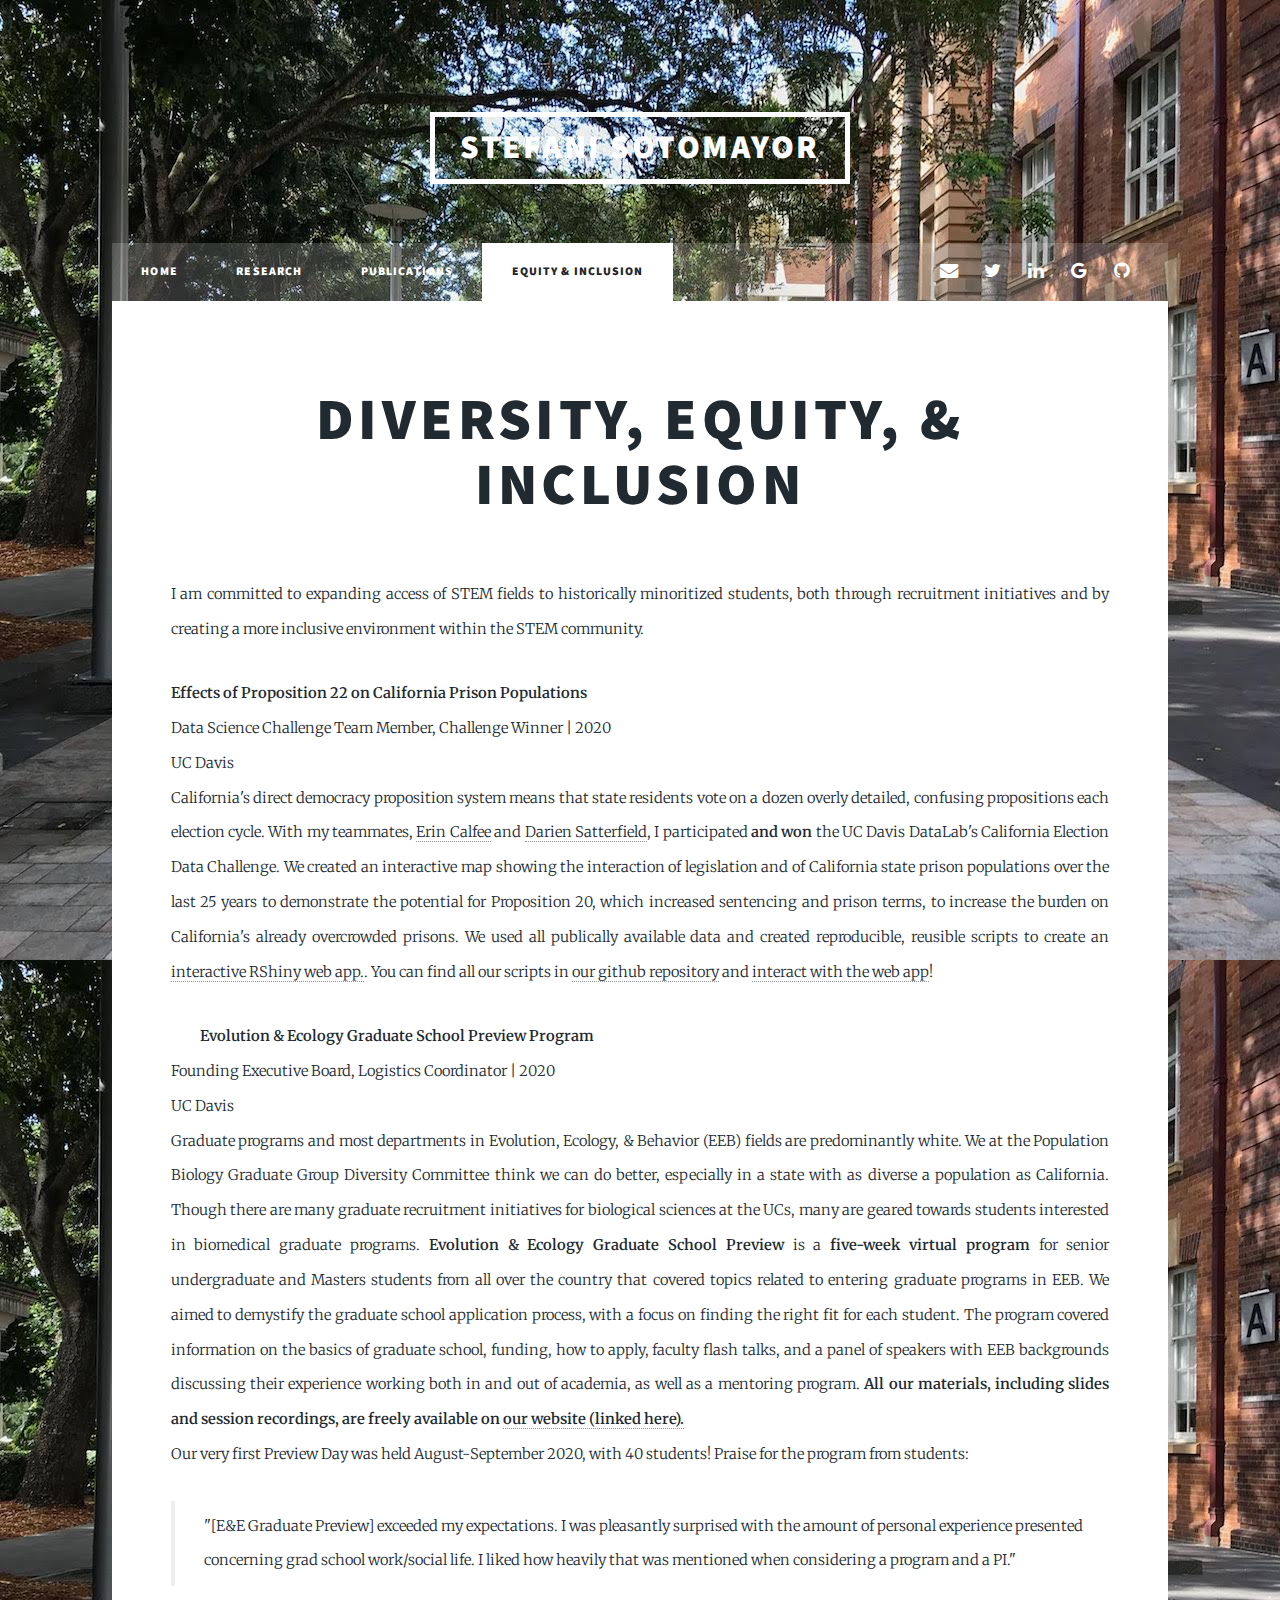
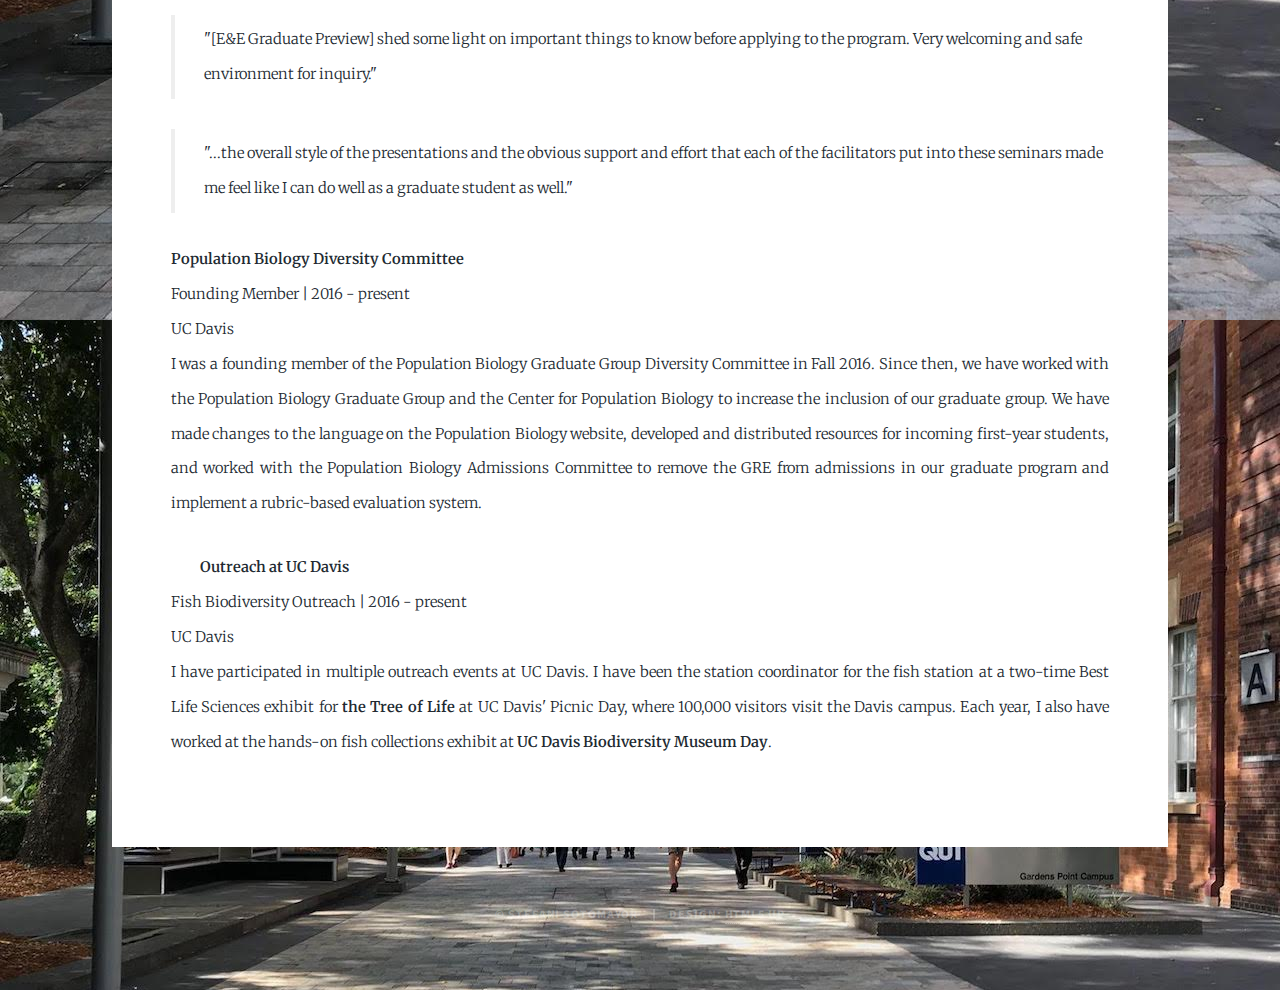
==== commit 38461b0c: "Update dei.html" ====
--- a/dei.html
+++ b/dei.html
@@ -38,7 +38,7 @@
 							<li><a href="index.html">Home</a></li>
 							<li><a href="research.html">Research</a></li>
 							<li><a href="publications.html">Publications</a></li>
-							<li><a href="teaching.html">Projects</a></li>
+							<!-- <li><a href="teaching.html">Projects</a></li> -->
 							<li class="active"><a href="dei.html">Equity & Inclusion</a></li>
 							<!-- <li><a href="/pdfs/Stef CV_website.pdf">Vitae</a></li> -->
 						</ul>
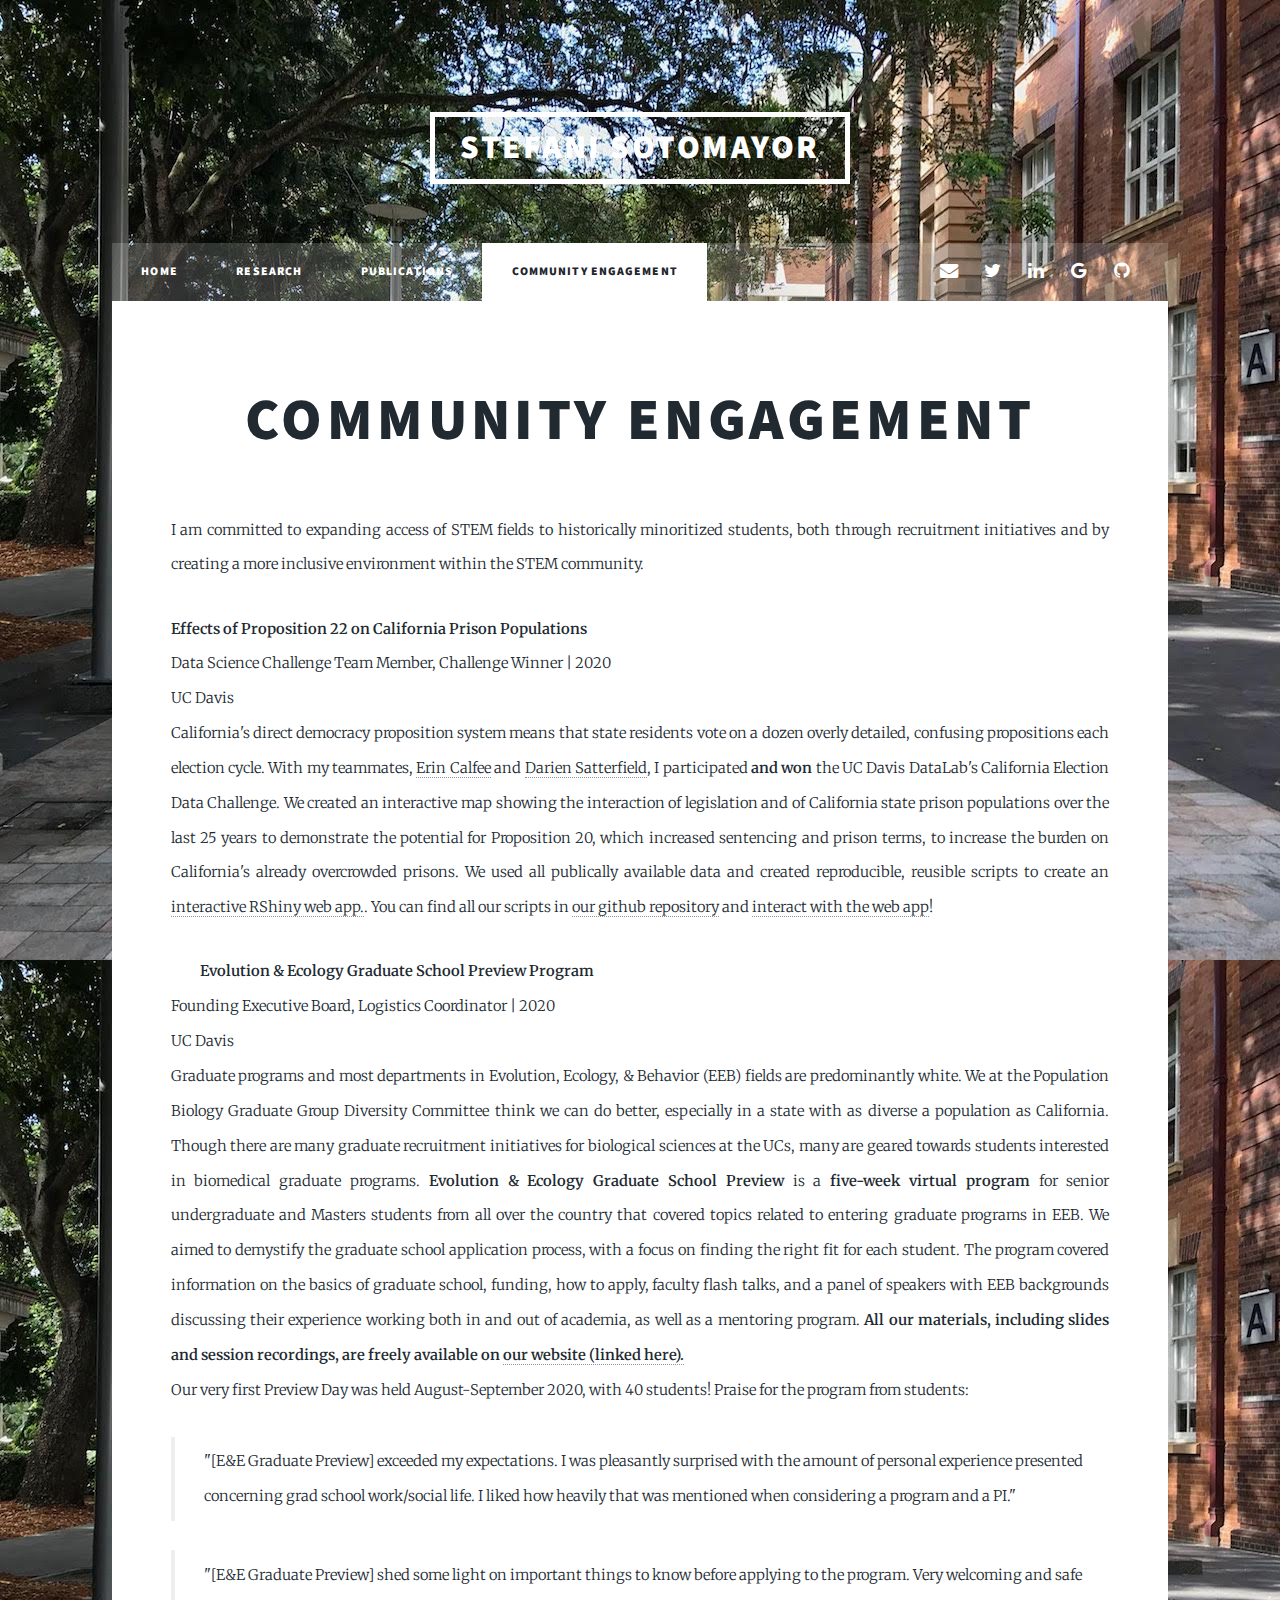
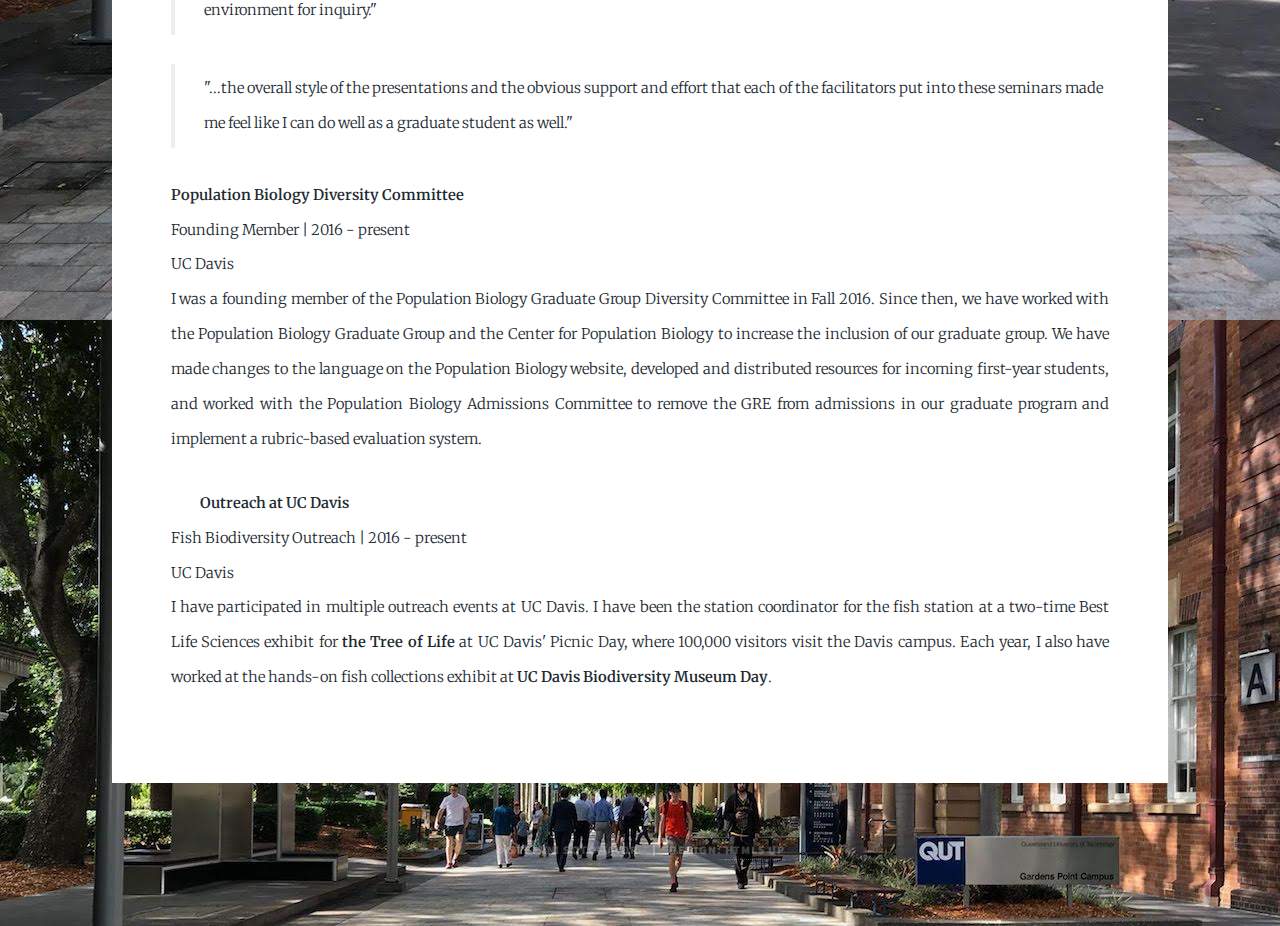
==== commit fb76a94d: "Update dei.html" ====
--- a/dei.html
+++ b/dei.html
@@ -39,7 +39,7 @@
 							<li><a href="research.html">Research</a></li>
 							<li><a href="publications.html">Publications</a></li>
 							<!-- <li><a href="teaching.html">Projects</a></li> -->
-							<li class="active"><a href="dei.html">Equity & Inclusion</a></li>
+							<li class="active"><a href="dei.html">Community Engagement</a></li>
 							<!-- <li><a href="/pdfs/Stef CV_website.pdf">Vitae</a></li> -->
 						</ul>
 						<ul class="icons">
@@ -59,7 +59,8 @@
 						<!-- Post -->
 							<section class="post">
 								<header class="major">
-									<h2>Diversity, Equity, & Inclusion</h2>
+									<!-- <h2>Diversity, Equity, & Inclusion</h2> -->
+									<h2>Community Engagement</h2>
 									
 								</header>
 								<p></span>I am committed to expanding access of STEM fields to historically minoritized students, both through recruitment initiatives and by creating a more inclusive environment within the STEM community.</p>
